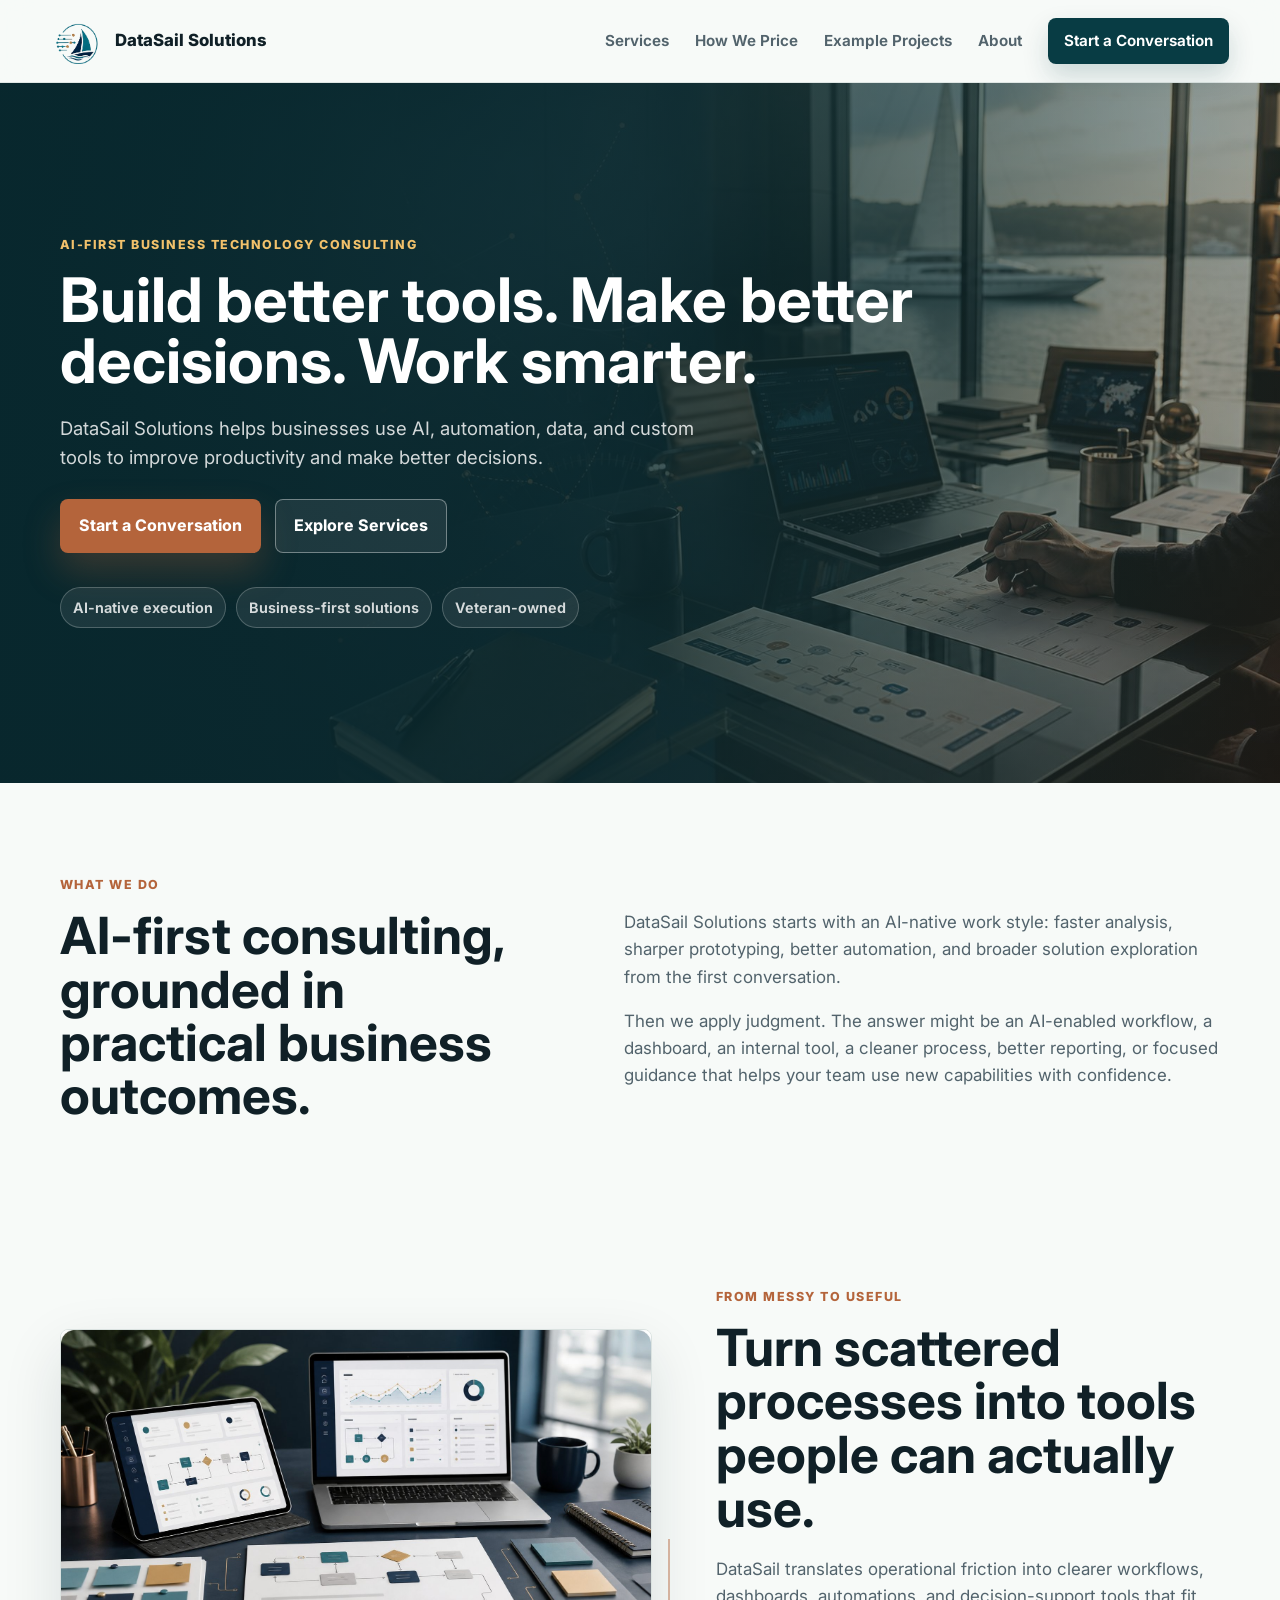
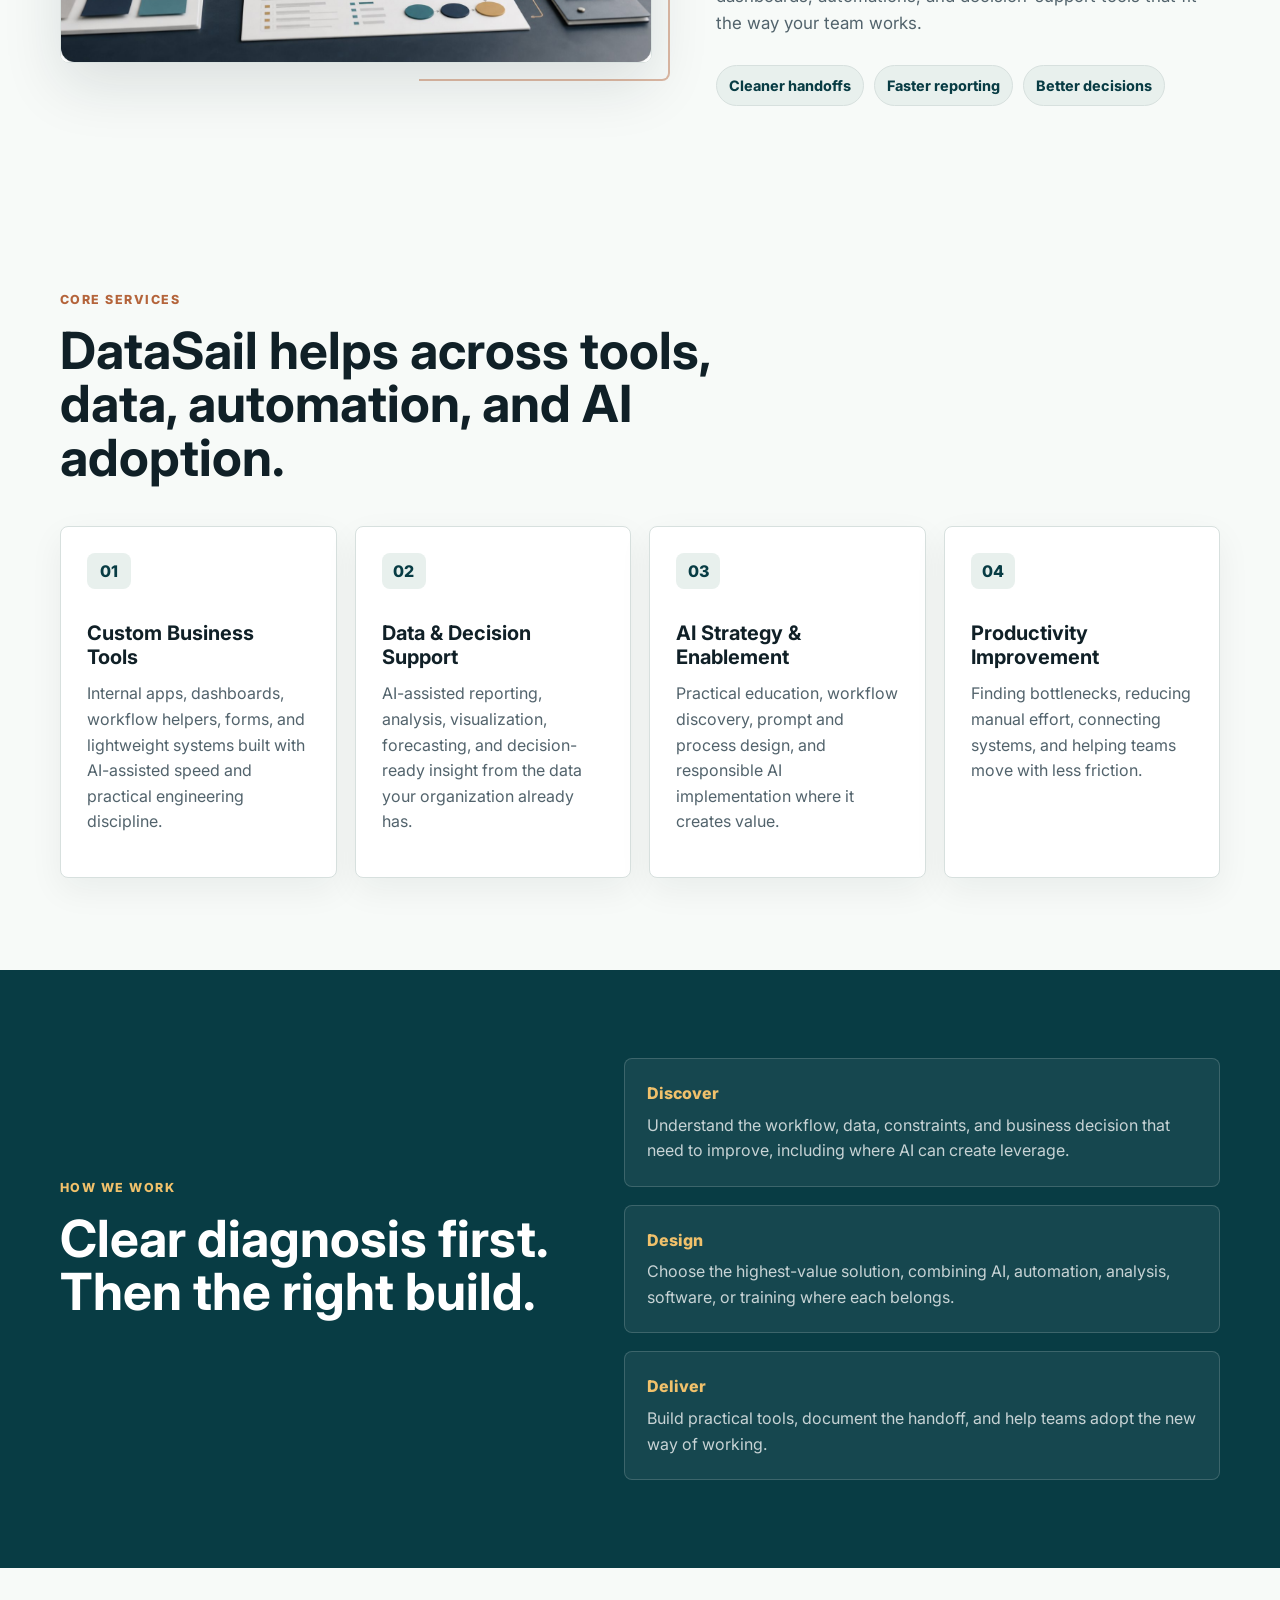
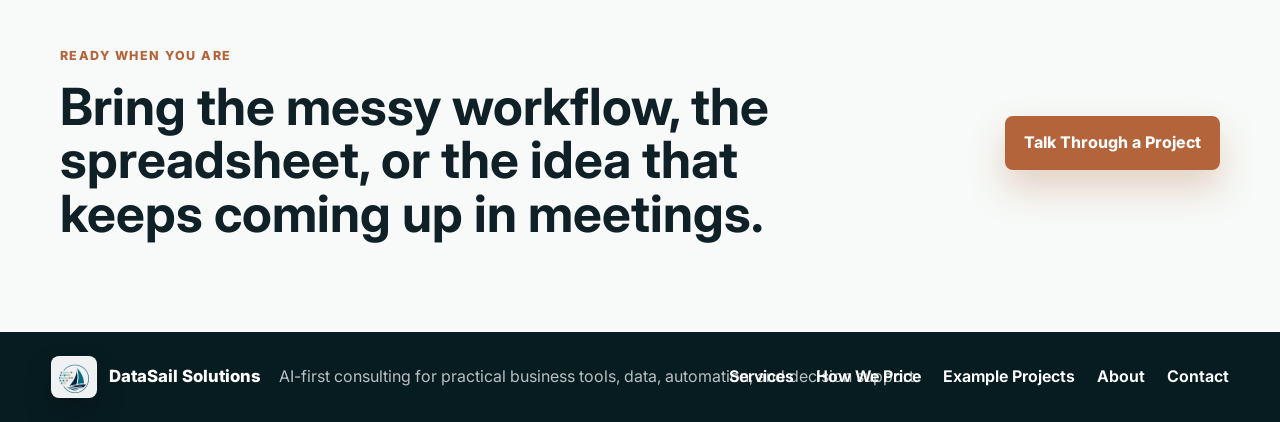
==== index.html @ f82e3807 "Refine homepage services heading" ====
<!DOCTYPE html>
<html lang="en">
<head>
  <meta charset="UTF-8">
  <meta name="viewport" content="width=device-width, initial-scale=1.0">
  <meta name="description" content="Datasail Solutions is an AI-first consulting company helping businesses improve productivity and decision-making through custom tools, data analysis, automation, and practical AI adoption.">
  <title>Datasail Solutions | AI-First Business Technology Consulting</title>
  <link rel="preconnect" href="https://fonts.googleapis.com">
  <link rel="preconnect" href="https://fonts.gstatic.com" crossorigin>
  <link href="https://fonts.googleapis.com/css2?family=Inter:wght@400;500;600;700;800&display=swap" rel="stylesheet">
  <link rel="icon" type="image/png" sizes="32x32" href="assets/favicon-32.png">
  <link rel="apple-touch-icon" href="assets/apple-touch-icon.png">
  <link rel="stylesheet" href="css/styles.css?v=20260608-ai-first">
</head>
<body>
  <header class="site-header">
    <a class="brand" href="index.html" aria-label="Datasail Solutions home">
      <img class="brand-mark-img" src="assets/datasail-mark-option-5.png" alt="">
      <span class="brand-name">DataSail Solutions</span>
    </a>
    <button class="nav-toggle" type="button" aria-expanded="false" aria-controls="site-nav">
      <span class="sr-only">Open navigation</span>
      <span></span>
      <span></span>
      <span></span>
    </button>
    <nav class="site-nav" id="site-nav">
      <a href="services.html">Services</a>
      <a href="pricing.html">How We Price</a>
      <a href="projects.html">Example Projects</a>
      <a href="about.html">About</a>
      <a class="nav-cta" href="contact.html">Start a Conversation</a>
    </nav>
  </header>

  <main>
    <section class="hero">
      <div class="hero-bg" aria-hidden="true"></div>
      <div class="hero-content">
        <p class="eyebrow">AI-first business technology consulting</p>
        <h1>Build better tools. Make better decisions. Work smarter.</h1>
        <p class="hero-lede">DataSail Solutions helps businesses use AI, automation, data, and custom tools to improve productivity and make better decisions.</p>
        <div class="hero-actions">
          <a class="button primary" href="contact.html">Start a Conversation</a>
          <a class="button secondary" href="services.html">Explore Services</a>
        </div>
        <div class="trust-strip" aria-label="Company highlights">
          <span>AI-native execution</span>
          <span>Business-first solutions</span>
          <span>Veteran-owned</span>
        </div>
      </div>
    </section>

    <section class="section intro">
      <div class="section-kicker">What we do</div>
      <div class="split">
        <div>
          <h2>AI-first consulting, grounded in practical business outcomes.</h2>
        </div>
        <div class="prose">
          <p>DataSail Solutions starts with an AI-native work style: faster analysis, sharper prototyping, better automation, and broader solution exploration from the first conversation.</p>
          <p>Then we apply judgment. The answer might be an AI-enabled workflow, a dashboard, an internal tool, a cleaner process, better reporting, or focused guidance that helps your team use new capabilities with confidence.</p>
        </div>
      </div>
    </section>

    <section class="section visual-feature">
      <figure class="feature-image">
        <img src="assets/workflow-tools.jpg" alt="Dashboards and workflow diagrams on a consulting workspace">
      </figure>
      <div class="feature-copy">
        <p class="section-kicker">From messy to useful</p>
        <h2>Turn scattered processes into tools people can actually use.</h2>
        <p>DataSail translates operational friction into clearer workflows, dashboards, automations, and decision-support tools that fit the way your team works.</p>
        <div class="mini-metrics" aria-label="Example outcomes">
          <span>Cleaner handoffs</span>
          <span>Faster reporting</span>
          <span>Better decisions</span>
        </div>
      </div>
    </section>

    <section class="section services-preview">
      <div class="section-heading">
        <p class="section-kicker">Core services</p>
        <h2>DataSail helps across tools, data, automation, and AI adoption.</h2>
      </div>
      <div class="card-grid">
        <article class="service-card">
          <div class="card-icon">01</div>
          <h3>Custom Business Tools</h3>
          <p>Internal apps, dashboards, workflow helpers, forms, and lightweight systems built with AI-assisted speed and practical engineering discipline.</p>
        </article>
        <article class="service-card">
          <div class="card-icon">02</div>
          <h3>Data & Decision Support</h3>
          <p>AI-assisted reporting, analysis, visualization, forecasting, and decision-ready insight from the data your organization already has.</p>
        </article>
        <article class="service-card">
          <div class="card-icon">03</div>
          <h3>AI Strategy & Enablement</h3>
          <p>Practical education, workflow discovery, prompt and process design, and responsible AI implementation where it creates value.</p>
        </article>
        <article class="service-card">
          <div class="card-icon">04</div>
          <h3>Productivity Improvement</h3>
          <p>Finding bottlenecks, reducing manual effort, connecting systems, and helping teams move with less friction.</p>
        </article>
      </div>
    </section>

    <section class="section dark-band">
      <div class="split align-center">
        <div>
          <p class="section-kicker">How we work</p>
          <h2>Clear diagnosis first. Then the right build.</h2>
        </div>
        <div class="process-list">
          <div>
            <span>Discover</span>
            <p>Understand the workflow, data, constraints, and business decision that need to improve, including where AI can create leverage.</p>
          </div>
          <div>
            <span>Design</span>
            <p>Choose the highest-value solution, combining AI, automation, analysis, software, or training where each belongs.</p>
          </div>
          <div>
            <span>Deliver</span>
            <p>Build practical tools, document the handoff, and help teams adopt the new way of working.</p>
          </div>
        </div>
      </div>
    </section>

    <section class="section cta-band">
      <div>
        <p class="section-kicker">Ready when you are</p>
        <h2>Bring the messy workflow, the spreadsheet, or the idea that keeps coming up in meetings.</h2>
      </div>
      <a class="button primary" href="contact.html">Talk Through a Project</a>
    </section>
  </main>

  <footer class="site-footer">
    <div>
      <a class="brand footer-brand" href="index.html">
        <span class="footer-mark-chip"><img class="brand-mark-img" src="assets/datasail-mark-option-5.png" alt=""></span>
        <span class="brand-name">DataSail Solutions</span>
      </a>
      <p>AI-first consulting for practical business tools, data, automation, and decision support.</p>
    </div>
    <div class="footer-links">
      <a href="services.html">Services</a>
      <a href="pricing.html">How We Price</a>
      <a href="projects.html">Example Projects</a>
      <a href="about.html">About</a>
      <a href="contact.html">Contact</a>
    </div>
  </footer>

  <script src="js/main.js"></script>
</body>
</html>
---- css/styles.css ----
:root {
  --ink: #102027;
  --muted: #52636c;
  --line: #d7e0de;
  --paper: #f7faf8;
  --white: #ffffff;
  --teal: #0c6b6f;
  --teal-dark: #083c44;
  --copper: #b4643b;
  --gold: #d5a44b;
  --mist: #e8f0ed;
  --shadow: 0 22px 60px rgba(16, 32, 39, 0.12);
  --max: 1160px;
}

* {
  box-sizing: border-box;
}

html {
  scroll-behavior: smooth;
}

body {
  margin: 0;
  font-family: "Inter", Arial, sans-serif;
  color: var(--ink);
  background: var(--paper);
  line-height: 1.6;
}

a {
  color: inherit;
  text-decoration: none;
}

img {
  max-width: 100%;
  display: block;
}

@keyframes fade-up {
  from {
    opacity: 0;
    transform: translateY(18px);
  }

  to {
    opacity: 1;
    transform: translateY(0);
  }
}

@keyframes soft-pulse {
  0%,
  100% {
    box-shadow: 0 0 0 0 rgba(241, 193, 107, 0);
  }

  50% {
    box-shadow: 0 0 0 8px rgba(241, 193, 107, 0.12);
  }
}

@keyframes model-step {
  0%,
  14% {
    background: rgba(7, 28, 33, 0.52);
    border-color: rgba(255, 255, 255, 0.14);
    transform: translateX(0);
  }

  20%,
  34% {
    background: rgba(241, 193, 107, 0.24);
    border-color: rgba(241, 193, 107, 0.62);
    transform: translateX(6px);
  }

  42%,
  100% {
    background: rgba(7, 28, 33, 0.52);
    border-color: rgba(255, 255, 255, 0.14);
    transform: translateX(0);
  }
}

@keyframes value-sweep {
  0% {
    transform: translateX(-110%);
    opacity: 0;
  }

  18%,
  78% {
    opacity: 1;
  }

  100% {
    transform: translateX(110%);
    opacity: 0;
  }
}

@keyframes connector-flow {
  0% {
    background-position: 0 0;
  }

  100% {
    background-position: 42px 0;
  }
}

@keyframes loop-card-glow {
  0%,
  100% {
    border-color: rgba(255, 255, 255, 0.14);
    background: rgba(255, 255, 255, 0.08);
  }

  50% {
    border-color: rgba(241, 193, 107, 0.58);
    background: rgba(241, 193, 107, 0.12);
  }
}

.hero-animate {
  animation: fade-up 0.7s ease both;
}

.hero-animate:nth-child(2) {
  animation-delay: 0.12s;
}

.reveal {
  opacity: 0;
  transform: translateY(18px);
  transition:
    opacity 0.55s ease,
    transform 0.55s ease;
}

.reveal.is-visible {
  opacity: 1;
  transform: translateY(0);
}

.service-card,
.values-grid article,
.contact-panel,
.contact-notes,
.pricing-value-strip article,
.map-node,
.pricing-statement,
.pricing-callout,
.pricing-detail-grid article {
  transition:
    transform 0.2s ease,
    box-shadow 0.2s ease,
    border-color 0.2s ease;
}

.service-card:hover,
.values-grid article:hover,
.contact-panel:hover,
.contact-notes:hover,
.pricing-value-strip article:hover,
.map-node:hover,
.pricing-statement:hover,
.pricing-callout:hover,
.pricing-detail-grid article:hover {
  transform: translateY(-3px);
  border-color: rgba(12, 107, 111, 0.28);
  box-shadow: 0 18px 44px rgba(16, 32, 39, 0.1);
}

.sr-only {
  position: absolute;
  width: 1px;
  height: 1px;
  padding: 0;
  margin: -1px;
  overflow: hidden;
  clip: rect(0, 0, 0, 0);
  white-space: nowrap;
  border: 0;
}

.site-header {
  position: sticky;
  top: 0;
  z-index: 20;
  display: flex;
  align-items: center;
  justify-content: space-between;
  gap: 24px;
  padding: 18px clamp(20px, 4vw, 56px);
  background: rgba(247, 250, 248, 0.9);
  border-bottom: 1px solid rgba(215, 224, 222, 0.75);
  backdrop-filter: blur(16px);
}

.brand {
  display: inline-flex;
  align-items: center;
  gap: 12px;
  flex: 0 0 auto;
  min-width: 0;
}

.brand-mark-img {
  width: 52px;
  height: 46px;
  object-fit: contain;
  flex: 0 0 auto;
}

.brand-name {
  color: var(--ink);
  font-size: 1.05rem;
  font-weight: 800;
  letter-spacing: 0;
  line-height: 1.05;
  white-space: nowrap;
}

.site-nav {
  display: flex;
  align-items: center;
  gap: 26px;
  color: var(--muted);
  font-size: 0.95rem;
  font-weight: 650;
}

.site-nav a {
  transition: color 0.2s ease;
}

.site-nav a:hover,
.site-nav a[aria-current="page"] {
  color: var(--teal-dark);
}

.nav-cta {
  color: var(--white) !important;
  background: var(--teal-dark);
  padding: 11px 16px;
  border-radius: 8px;
  box-shadow: 0 12px 26px rgba(8, 60, 68, 0.18);
}

.nav-toggle {
  display: none;
  width: 44px;
  height: 44px;
  border: 1px solid var(--line);
  border-radius: 8px;
  background: var(--white);
  padding: 10px;
}

.nav-toggle span:not(.sr-only) {
  display: block;
  height: 2px;
  margin: 5px 0;
  background: var(--ink);
}

.hero {
  position: relative;
  min-height: min(700px, calc(100svh - 82px));
  display: grid;
  align-items: center;
  overflow: hidden;
  color: var(--white);
  background: #08272d;
}

.hero-bg {
  position: absolute;
  inset: 0;
  background:
    linear-gradient(90deg, rgba(8, 39, 45, 0.96), rgba(8, 39, 45, 0.78) 44%, rgba(8, 39, 45, 0.28)),
    linear-gradient(135deg, rgba(12, 107, 111, 0.38), rgba(180, 100, 59, 0.2)),
    url("../assets/consulting-hero.jpg");
  background-size: cover;
  background-position: center;
}

.hero-content {
  position: relative;
  width: min(var(--max), calc(100% - 40px));
  margin: 0 auto;
  padding: 82px 0 86px;
}

.eyebrow,
.section-kicker {
  margin: 0 0 14px;
  color: var(--copper);
  font-size: 0.78rem;
  font-weight: 800;
  letter-spacing: 0.12em;
  text-transform: uppercase;
}

.hero .eyebrow {
  color: #f1c16b;
}

h1,
h2,
h3,
p {
  margin-top: 0;
}

h1 {
  max-width: 1050px;
  margin-bottom: 22px;
  font-size: clamp(2.8rem, 4.8vw, 5rem);
  line-height: 1;
  letter-spacing: 0;
}

.hero-lede {
  max-width: 680px;
  color: rgba(255, 255, 255, 0.82);
  font-size: clamp(1.05rem, 1.45vw, 1.22rem);
}

.hero-actions {
  display: flex;
  flex-wrap: wrap;
  gap: 14px;
  margin-top: 26px;
}

.button {
  display: inline-flex;
  align-items: center;
  justify-content: center;
  min-height: 48px;
  padding: 13px 18px;
  border: 1px solid transparent;
  border-radius: 8px;
  font-weight: 750;
}

.button.primary {
  color: var(--white);
  background: var(--copper);
  box-shadow: 0 18px 36px rgba(180, 100, 59, 0.28);
}

.button.secondary {
  color: var(--white);
  border-color: rgba(255, 255, 255, 0.38);
  background: rgba(255, 255, 255, 0.08);
}

.trust-strip {
  display: flex;
  flex-wrap: wrap;
  gap: 10px;
  margin-top: 34px;
}

.trust-strip span {
  color: rgba(255, 255, 255, 0.82);
  border: 1px solid rgba(255, 255, 255, 0.22);
  background: rgba(255, 255, 255, 0.08);
  border-radius: 999px;
  padding: 8px 12px;
  font-size: 0.9rem;
  font-weight: 650;
}

.section {
  width: min(var(--max), calc(100% - 40px));
  margin: 0 auto;
  padding: 92px 0;
}

.split {
  display: grid;
  grid-template-columns: minmax(0, 0.9fr) minmax(0, 1.1fr);
  gap: clamp(34px, 6vw, 82px);
}

.align-center {
  align-items: center;
}

.intro h2,
.section-heading h2,
.dark-band h2,
.cta-band h2,
.page-hero h1,
.detail-row h2,
.about-story h2 {
  font-size: clamp(2rem, 4vw, 4rem);
  line-height: 1.04;
  letter-spacing: 0;
}

.prose {
  color: var(--muted);
  font-size: 1.06rem;
}

.prose p:last-child {
  margin-bottom: 0;
}

.visual-feature {
  display: grid;
  grid-template-columns: minmax(0, 1.08fr) minmax(0, 0.92fr);
  align-items: center;
  gap: clamp(30px, 5vw, 72px);
  padding-top: 30px;
}

.feature-image,
.image-band {
  margin: 0 auto;
}

.feature-image img,
.image-band img {
  width: 100%;
  border: 1px solid rgba(215, 224, 222, 0.9);
  border-radius: 8px;
  box-shadow: var(--shadow);
}

.feature-image {
  position: relative;
}

.feature-image::after {
  content: "";
  position: absolute;
  right: -18px;
  bottom: -18px;
  width: 42%;
  height: 42%;
  border-right: 2px solid rgba(180, 100, 59, 0.45);
  border-bottom: 2px solid rgba(180, 100, 59, 0.45);
  border-radius: 0 0 8px 0;
  pointer-events: none;
}

.feature-copy h2 {
  margin-bottom: 20px;
  font-size: clamp(2rem, 4vw, 3.7rem);
  line-height: 1.05;
}

.feature-copy p:not(.section-kicker) {
  color: var(--muted);
  font-size: 1.06rem;
}

.mini-metrics {
  display: flex;
  flex-wrap: wrap;
  gap: 10px;
  margin-top: 28px;
}

.mini-metrics span {
  color: var(--teal-dark);
  background: var(--mist);
  border: 1px solid var(--line);
  border-radius: 999px;
  padding: 8px 12px;
  font-size: 0.9rem;
  font-weight: 750;
}

.section-heading {
  max-width: 760px;
  margin-bottom: 36px;
}

.card-grid {
  display: grid;
  grid-template-columns: repeat(4, minmax(0, 1fr));
  gap: 18px;
}

.service-card {
  min-height: 310px;
  padding: 26px;
  background: var(--white);
  border: 1px solid var(--line);
  border-radius: 8px;
  box-shadow: 0 12px 34px rgba(16, 32, 39, 0.06);
}

.card-icon {
  display: inline-grid;
  place-items: center;
  width: 44px;
  height: 36px;
  margin-bottom: 32px;
  color: var(--teal-dark);
  background: var(--mist);
  border-radius: 8px;
  font-weight: 800;
}

.service-card h3,
.values-grid h3 {
  margin-bottom: 12px;
  font-size: 1.25rem;
  line-height: 1.2;
}

.service-card p,
.values-grid p {
  color: var(--muted);
}

.dark-band {
  width: 100%;
  max-width: none;
  padding: 88px clamp(20px, 4vw, 56px);
  color: var(--white);
  background: var(--teal-dark);
}

.dark-band > .split {
  width: min(var(--max), 100%);
  margin: 0 auto;
}

.dark-band .section-kicker {
  color: #f1c16b;
}

.process-list {
  display: grid;
  gap: 18px;
}

.process-list div {
  padding: 22px;
  border: 1px solid rgba(255, 255, 255, 0.16);
  border-radius: 8px;
  background: rgba(255, 255, 255, 0.06);
}

.process-list span {
  display: block;
  margin-bottom: 6px;
  color: #f1c16b;
  font-weight: 800;
}

.process-list p {
  margin-bottom: 0;
  color: rgba(255, 255, 255, 0.76);
}

.cta-band {
  display: flex;
  align-items: center;
  justify-content: space-between;
  gap: 32px;
  padding-top: 78px;
}

.cta-band h2 {
  max-width: 820px;
  margin-bottom: 0;
}

.page-hero {
  width: min(var(--max), calc(100% - 40px));
  margin: 0 auto;
  padding: 110px 0 70px;
}

.page-hero h1 {
  max-width: 950px;
  margin-bottom: 22px;
}

.page-hero p:not(.eyebrow) {
  max-width: 770px;
  color: var(--muted);
  font-size: 1.2rem;
}

.services-hero {
  width: min(1320px, calc(100% - 40px));
  display: grid;
  grid-template-columns: minmax(0, 1fr) minmax(400px, 0.76fr);
  align-items: center;
  gap: clamp(34px, 5vw, 68px);
  padding-top: 78px;
  padding-bottom: 62px;
}

.services-hero h1 {
  max-width: 760px;
  font-size: clamp(2.7rem, 3.6vw, 4.15rem);
  line-height: 1.03;
}

.services-hero p:not(.eyebrow) {
  max-width: 680px;
  font-size: clamp(1.05rem, 1.4vw, 1.18rem);
}

.services-hero figure {
  position: relative;
  margin: 0;
}

.services-hero figure::after {
  content: "";
  position: absolute;
  right: -16px;
  bottom: -16px;
  width: 44%;
  height: 44%;
  border-right: 2px solid rgba(180, 100, 59, 0.42);
  border-bottom: 2px solid rgba(180, 100, 59, 0.42);
  border-radius: 0 0 8px 0;
  pointer-events: none;
}

.services-hero img {
  width: 100%;
  aspect-ratio: 4 / 3;
  object-fit: cover;
  border: 1px solid rgba(215, 224, 222, 0.9);
  border-radius: 8px;
  box-shadow: var(--shadow);
}

.service-detail-list {
  padding-top: 54px;
}

.service-detail-list .detail-row h2 {
  max-width: 520px;
  font-size: clamp(1.9rem, 3vw, 3.2rem);
  line-height: 1.08;
}

.service-detail-list .detail-row {
  padding: 38px 0;
}

.pricing-hero {
  position: relative;
  width: 100%;
  min-height: min(520px, calc(100svh - 82px));
  display: grid;
  align-items: center;
  overflow: hidden;
  color: var(--white);
  background:
    linear-gradient(90deg, rgba(7, 28, 33, 0.96), rgba(8, 60, 68, 0.78) 48%, rgba(8, 60, 68, 0.38)),
    linear-gradient(135deg, rgba(180, 100, 59, 0.22), rgba(12, 107, 111, 0.18)),
    url("../assets/pricing-value.jpg");
  background-size: cover;
  background-position: center;
}

.pricing-hero-inner {
  width: min(1180px, calc(100% - 64px));
  margin: 0 auto;
  display: grid;
  grid-template-columns: minmax(0, 0.95fr) minmax(310px, 0.55fr);
  align-items: center;
  gap: clamp(34px, 6vw, 78px);
  padding: 56px 0 60px;
}

.pricing-hero h1 {
  max-width: 900px;
  color: var(--white);
  font-size: clamp(2.85rem, 4vw, 4.2rem);
  line-height: 1;
}

.pricing-hero-copy > p:not(.eyebrow) {
  max-width: 700px;
  color: rgba(255, 255, 255, 0.82);
  font-size: clamp(1.05rem, 1.45vw, 1.22rem);
}

.pricing-hero .eyebrow {
  color: #f1c16b;
}

.pricing-hero-points {
  display: flex;
  flex-wrap: wrap;
  gap: 10px;
  margin-top: 24px;
}

.pricing-hero-points span {
  color: rgba(255, 255, 255, 0.9);
  background: rgba(255, 255, 255, 0.1);
  border: 1px solid rgba(255, 255, 255, 0.2);
  border-radius: 999px;
  padding: 8px 12px;
  font-size: 0.9rem;
  font-weight: 750;
}

.pricing-hero-panel {
  position: relative;
  padding: 24px;
  background: rgba(255, 255, 255, 0.1);
  border: 1px solid rgba(255, 255, 255, 0.22);
  border-radius: 8px;
  box-shadow: 0 28px 70px rgba(0, 0, 0, 0.24);
  backdrop-filter: blur(18px);
  overflow: hidden;
}

.pricing-hero-panel::after {
  content: "";
  position: absolute;
  left: 0;
  right: 0;
  bottom: 0;
  height: 3px;
  background: linear-gradient(90deg, transparent, #f1c16b, transparent);
  animation: value-sweep 3.6s ease-in-out infinite;
}

.pricing-hero-panel > span {
  display: inline-flex;
  margin-bottom: 28px;
  color: var(--teal-dark);
  background: #f1c16b;
  border-radius: 999px;
  padding: 8px 12px;
  font-size: 0.78rem;
  font-weight: 800;
  letter-spacing: 0.08em;
  text-transform: uppercase;
  animation: soft-pulse 2.8s ease-in-out infinite;
}

.hero-equation {
  display: grid;
  gap: 10px;
}

.hero-equation strong {
  display: block;
  padding: 14px 16px;
  color: var(--white);
  background: rgba(7, 28, 33, 0.52);
  border: 1px solid rgba(255, 255, 255, 0.14);
  border-radius: 8px;
  font-size: 1.18rem;
  animation: model-step 4.8s ease-in-out infinite;
  animation-delay: calc(var(--step) * 0.55s);
}

.hero-equation b {
  color: #f1c16b;
  font-size: 1.2rem;
  line-height: 1;
  animation: soft-pulse 2.4s ease-in-out infinite;
}

.pricing-hero-panel p {
  margin: 24px 0 0;
  color: rgba(255, 255, 255, 0.78);
  font-weight: 650;
}

.pricing-principles {
  display: grid;
  grid-template-columns: minmax(0, 1.25fr) minmax(280px, 0.75fr);
  align-items: stretch;
  gap: 24px;
  padding-top: 26px;
}

.pricing-page .section {
  width: min(1120px, calc(100% - 64px));
  padding-top: 44px;
  padding-bottom: 44px;
}

.pricing-page .pricing-principles {
  padding-top: 42px;
}

.pricing-page .cta-band {
  padding-top: 42px;
  padding-bottom: 42px;
}

.pricing-page .cta-band h2 {
  max-width: 900px;
  font-size: clamp(1.85rem, 2.6vw, 2.9rem);
}

.pricing-statement,
.pricing-callout,
.pricing-detail-grid article {
  background: var(--white);
  border: 1px solid var(--line);
  border-radius: 8px;
  box-shadow: 0 14px 38px rgba(16, 32, 39, 0.06);
}

.pricing-statement {
  padding: clamp(30px, 5vw, 54px);
}

.pricing-statement h2,
.pricing-detail-grid h2 {
  margin-bottom: 18px;
  font-size: clamp(1.9rem, 3.5vw, 3.4rem);
  line-height: 1.05;
}

.pricing-statement p:not(.section-kicker),
.pricing-detail-grid p,
.pricing-detail-grid li {
  color: var(--muted);
}

.pricing-equation {
  display: flex;
  flex-wrap: wrap;
  align-items: center;
  gap: 10px;
  margin-top: 30px;
}

.pricing-equation span {
  color: var(--teal-dark);
  background: var(--mist);
  border: 1px solid var(--line);
  border-radius: 999px;
  padding: 8px 12px;
  font-size: 0.88rem;
  font-weight: 750;
}

.pricing-equation strong {
  color: var(--copper);
  font-size: 1rem;
  line-height: 1;
}

.pricing-callout {
  display: flex;
  flex-direction: column;
  justify-content: flex-end;
  padding: 28px;
  color: var(--white);
  background:
    linear-gradient(135deg, rgba(8, 60, 68, 0.94), rgba(13, 85, 91, 0.9)),
    url("../assets/ai-workshop.jpg");
  background-size: cover;
  background-position: center;
  overflow: hidden;
}

.pricing-callout span {
  display: inline-flex;
  align-self: flex-start;
  margin-bottom: 16px;
  color: var(--teal-dark);
  background: #f1c16b;
  border-radius: 999px;
  padding: 8px 12px;
  font-size: 0.8rem;
  font-weight: 800;
  text-transform: uppercase;
}

.pricing-callout p {
  margin-bottom: 0;
  color: rgba(255, 255, 255, 0.82);
  font-weight: 550;
}

.pricing-showcase {
  display: grid;
  grid-template-columns: minmax(0, 0.95fr) minmax(0, 1.05fr);
  align-items: center;
  gap: clamp(30px, 5vw, 70px);
  padding-top: 18px;
}

.pricing-showcase figure {
  margin: 0;
}

.pricing-showcase img {
  width: 100%;
  aspect-ratio: 16 / 11;
  object-fit: cover;
  border: 1px solid rgba(215, 224, 222, 0.9);
  border-radius: 8px;
  box-shadow: var(--shadow);
}

.pricing-showcase h2 {
  margin-bottom: 20px;
  font-size: clamp(2rem, 4vw, 3.8rem);
  line-height: 1.05;
}

.pricing-showcase p:not(.section-kicker) {
  color: var(--muted);
  font-size: 1.06rem;
}

.pricing-value-strip {
  display: grid;
  grid-template-columns: repeat(3, minmax(0, 1fr));
  gap: 18px;
  padding-top: 18px;
  padding-bottom: 34px;
}

.pricing-value-strip article {
  position: relative;
  min-height: 230px;
  padding: 28px;
  background: var(--white);
  border: 1px solid var(--line);
  border-radius: 8px;
  box-shadow: 0 12px 34px rgba(16, 32, 39, 0.06);
  overflow: hidden;
}

.pricing-value-strip article::after {
  content: "";
  position: absolute;
  right: -54px;
  bottom: -54px;
  width: 132px;
  height: 132px;
  border: 1px solid rgba(12, 107, 111, 0.22);
  border-radius: 50%;
}

.pricing-value-strip span {
  display: inline-grid;
  place-items: center;
  width: 44px;
  height: 36px;
  margin-bottom: 30px;
  color: var(--teal-dark);
  background: var(--mist);
  border-radius: 8px;
  font-weight: 800;
}

.pricing-value-strip h3 {
  margin-bottom: 10px;
  font-size: 1.22rem;
  line-height: 1.2;
}

.pricing-value-strip p {
  margin-bottom: 0;
  color: var(--muted);
}

.pricing-flow-section {
  padding-top: 50px;
}

.loop-focus {
  position: relative;
  display: grid;
  grid-template-columns: minmax(0, 1fr) auto minmax(0, 1fr) auto minmax(0, 1fr);
  align-items: center;
  gap: 14px;
  margin-bottom: 28px;
  padding: 24px;
  color: var(--white);
  background: linear-gradient(135deg, var(--teal-dark), #0d555b);
  border-radius: 8px;
  box-shadow: var(--shadow);
  overflow: hidden;
}

.loop-focus::before {
  content: "";
  position: absolute;
  left: 24px;
  right: 24px;
  top: 50%;
  height: 2px;
  background-image: linear-gradient(90deg, rgba(241, 193, 107, 0.16) 0 45%, rgba(241, 193, 107, 0.82) 45% 55%, rgba(241, 193, 107, 0.16) 55% 100%);
  background-size: 42px 2px;
  animation: connector-flow 1.8s linear infinite;
  opacity: 0.55;
}

.loop-focus article {
  position: relative;
  z-index: 1;
  min-height: 142px;
  padding: 20px;
  background: rgba(255, 255, 255, 0.08);
  border: 1px solid rgba(255, 255, 255, 0.14);
  border-radius: 8px;
  animation: loop-card-glow 4.2s ease-in-out infinite;
}

.loop-focus article:nth-of-type(2) {
  animation-delay: 0.6s;
}

.loop-focus article:nth-of-type(3) {
  animation-delay: 1.2s;
}

.loop-focus span {
  display: block;
  margin-bottom: 10px;
  color: #f1c16b;
  font-weight: 800;
}

.loop-focus p {
  margin-bottom: 0;
  color: rgba(255, 255, 255, 0.76);
  font-size: 0.95rem;
}

.loop-focus strong {
  color: #f1c16b;
  font-size: 1.5rem;
  animation: soft-pulse 3s ease-in-out infinite;
}

.loop-focus strong:nth-of-type(2) {
  animation-delay: 0.45s;
}

.pricing-map {
  position: relative;
  display: grid;
  grid-template-columns: repeat(3, minmax(0, 1fr));
  align-items: start;
  gap: 20px;
  padding: 28px;
  background:
    linear-gradient(135deg, rgba(232, 240, 237, 0.72), rgba(255, 255, 255, 0.76)),
    url("../assets/pricing-value.jpg");
  background-size: cover;
  background-position: center;
  border: 1px solid var(--line);
  border-radius: 8px;
  box-shadow: var(--shadow);
  overflow: hidden;
}

.pricing-map::before {
  content: "";
  position: absolute;
  inset: 0;
  background: rgba(247, 250, 248, 0.84);
}

.map-spine {
  position: absolute;
  left: 7%;
  right: 7%;
  top: 156px;
  height: 2px;
  background: linear-gradient(90deg, transparent, rgba(180, 100, 59, 0.6), transparent);
}

.map-node {
  position: relative;
  z-index: 1;
  min-height: 220px;
  padding: 24px;
  background: var(--white);
  border: 1px solid var(--line);
  border-radius: 8px;
  box-shadow: 0 12px 34px rgba(16, 32, 39, 0.06);
}

.map-node-primary {
  background: var(--teal-dark);
  border-color: rgba(255, 255, 255, 0.12);
}

.map-node span {
  display: inline-grid;
  place-items: center;
  width: 44px;
  height: 36px;
  margin-bottom: 28px;
  color: var(--teal-dark);
  background: var(--mist);
  border-radius: 8px;
  font-weight: 800;
}

.map-node-primary span,
.support-card span {
  color: var(--teal-dark);
  background: #f1c16b;
}

.map-node h3 {
  margin-bottom: 10px;
  font-size: 1.2rem;
  line-height: 1.2;
}

.map-node p {
  margin-bottom: 0;
  color: var(--muted);
  font-size: 0.96rem;
}

.map-node-primary h3,
.support-card h3 {
  color: var(--white);
}

.map-node-primary p,
.support-card p {
  color: rgba(255, 255, 255, 0.76);
}

.map-loop {
  position: relative;
  z-index: 1;
  grid-column: span 2;
  display: grid;
  grid-template-columns: repeat(2, minmax(0, 1fr));
  gap: 20px;
  padding: 20px;
  border: 1px solid rgba(180, 100, 59, 0.38);
  border-radius: 8px;
  background: rgba(255, 251, 247, 0.86);
}

.loop-start,
.loop-end {
  border-color: rgba(180, 100, 59, 0.38);
  background: linear-gradient(180deg, #fff, #fbf7f3);
}

.loop-start::before,
.loop-end::before {
  content: "Iterate";
  position: absolute;
  right: 18px;
  top: 18px;
  color: var(--copper);
  font-size: 0.72rem;
  font-weight: 800;
  letter-spacing: 0.1em;
  text-transform: uppercase;
}

.map-loop .loop-start::before,
.map-loop .loop-end::before {
  display: none;
}

.loop-badge {
  position: absolute;
  left: 50%;
  top: 18px;
  z-index: 2;
  transform: translateX(-50%);
  color: var(--white);
  background: var(--copper);
  border-radius: 999px;
  padding: 7px 11px;
  font-size: 0.72rem;
  font-weight: 800;
  letter-spacing: 0.06em;
  text-align: center;
  text-transform: uppercase;
  white-space: nowrap;
}

.support-card {
  grid-column: span 3;
  min-height: auto;
  color: var(--white);
  background: var(--teal-dark);
  border-color: rgba(255, 255, 255, 0.12);
}

.support-card p {
  max-width: 800px;
}

.flow-note {
  max-width: 820px;
  margin: 24px 0 0;
  color: var(--muted);
  font-size: 1.02rem;
}

.pricing-detail-grid {
  display: grid;
  grid-template-columns: repeat(2, minmax(0, 1fr));
  gap: 24px;
  padding-top: 34px;
}

.pricing-detail-grid article {
  padding: clamp(28px, 5vw, 48px);
}

.pricing-detail-grid ul {
  margin: 22px 0 0;
  padding-left: 20px;
}

.pricing-detail-grid li {
  margin-bottom: 10px;
}

.pricing-band {
  margin-top: 24px;
}

.pricing-brief {
  display: grid;
  grid-template-columns: minmax(0, 1.12fr) minmax(320px, 0.88fr);
  gap: 18px;
  padding-top: 34px;
  padding-bottom: 26px;
}

.pricing-promise,
.pricing-economics,
.pricing-process-grid article,
.pricing-factor-list article {
  background: var(--white);
  border: 1px solid var(--line);
  border-radius: 8px;
  box-shadow: 0 14px 38px rgba(16, 32, 39, 0.06);
}

.pricing-promise {
  padding: clamp(28px, 3.5vw, 40px);
}

.pricing-promise h2,
.pricing-factors-panel h2 {
  margin-bottom: 18px;
  font-size: clamp(1.9rem, 2.9vw, 2.85rem);
  line-height: 1.05;
}

.pricing-promise p:not(.section-kicker),
.pricing-factors-panel p,
.pricing-process-grid p,
.pricing-factor-list p {
  color: var(--muted);
}

.pricing-economics {
  display: flex;
  flex-direction: column;
  justify-content: space-between;
  min-height: 320px;
  padding: 24px;
  color: var(--white);
  background:
    linear-gradient(145deg, rgba(7, 28, 33, 0.96), rgba(8, 60, 68, 0.9)),
    url("../assets/pricing-value.jpg");
  background-size: cover;
  background-position: center;
  overflow: hidden;
}

.pricing-economics > span {
  align-self: flex-start;
  color: var(--teal-dark);
  background: #f1c16b;
  border-radius: 999px;
  padding: 8px 12px;
  font-size: 0.76rem;
  font-weight: 850;
  letter-spacing: 0.08em;
  text-transform: uppercase;
}

.pricing-economics strong {
  display: block;
  margin-top: auto;
  color: var(--white);
  font-size: clamp(1.95rem, 3.2vw, 2.9rem);
  line-height: 1;
}

.pricing-economics p {
  margin: 16px 0 22px;
  color: rgba(255, 255, 255, 0.78);
}

.pricing-economics dl {
  display: grid;
  gap: 8px;
  margin: 0;
}

.pricing-economics div {
  display: flex;
  justify-content: space-between;
  gap: 14px;
  padding: 10px 12px;
  background: rgba(255, 255, 255, 0.1);
  border: 1px solid rgba(255, 255, 255, 0.14);
  border-radius: 8px;
}

.pricing-economics dt,
.pricing-economics dd {
  margin: 0;
}

.pricing-economics dt {
  color: #f1c16b;
  font-weight: 850;
}

.pricing-economics dd {
  color: rgba(255, 255, 255, 0.82);
}

.pricing-process-compact {
  padding-top: 22px;
  padding-bottom: 26px;
}

.pricing-process-compact .section-heading {
  display: block;
  max-width: 980px;
  margin-bottom: 24px;
}

.pricing-process-compact .section-heading h2 {
  max-width: 940px;
  font-size: clamp(1.95rem, 2.7vw, 3rem);
}

.pricing-process-compact .section-heading .prose {
  max-width: 760px;
  margin: 16px 0 0;
}

.pricing-process-grid {
  display: grid;
  grid-template-columns: repeat(4, minmax(0, 1fr));
  gap: 14px;
}

.pricing-process-grid article {
  position: relative;
  min-height: 160px;
  padding: 20px;
  overflow: hidden;
}

.pricing-process-grid article::after {
  content: "";
  position: absolute;
  right: -44px;
  bottom: -44px;
  width: 116px;
  height: 116px;
  border: 1px solid rgba(12, 107, 111, 0.18);
  border-radius: 50%;
}

.pricing-process-grid span {
  display: inline-grid;
  place-items: center;
  width: 42px;
  height: 34px;
  margin-bottom: 24px;
  color: var(--teal-dark);
  background: var(--mist);
  border-radius: 8px;
  font-weight: 850;
}

.pricing-process-grid h3 {
  margin-bottom: 10px;
  font-size: 1.18rem;
  line-height: 1.18;
}

.pricing-factors-panel {
  display: grid;
  grid-template-columns: minmax(0, 0.88fr) minmax(0, 1.12fr);
  gap: 18px;
  align-items: stretch;
  padding-top: 28px;
  padding-bottom: 34px;
}

.pricing-factors-panel > div:first-child {
  padding: clamp(30px, 4.5vw, 46px);
  color: var(--white);
  background:
    linear-gradient(145deg, rgba(7, 28, 33, 0.96), rgba(8, 60, 68, 0.88)),
    url("../assets/ai-workshop.jpg");
  background-size: cover;
  background-position: center;
  border-radius: 8px;
  box-shadow: var(--shadow);
}

.pricing-factors-panel > div:first-child .section-kicker {
  color: #f1c16b;
}

.pricing-factors-panel > div:first-child h2 {
  color: var(--white);
}

.pricing-factors-panel > div:first-child p {
  color: rgba(255, 255, 255, 0.78);
}

.pricing-factor-list {
  display: grid;
  grid-template-columns: repeat(2, minmax(0, 1fr));
  gap: 14px;
}

.pricing-factor-list article {
  min-height: 138px;
  padding: 20px;
}

.pricing-factor-list span {
  display: block;
  margin-bottom: 16px;
  color: var(--copper);
  font-size: 0.78rem;
  font-weight: 850;
  letter-spacing: 0.08em;
  text-transform: uppercase;
}

.projects-hero {
  width: min(1320px, calc(100% - 40px));
  display: grid;
  grid-template-columns: minmax(0, 1fr) minmax(360px, 0.6fr);
  align-items: center;
  gap: clamp(34px, 5vw, 68px);
  padding-top: 78px;
  padding-bottom: 54px;
}

.projects-hero h1 {
  max-width: 880px;
  font-size: clamp(2.7rem, 3.7vw, 4.25rem);
  line-height: 1.03;
}

.projects-hero p:not(.eyebrow) {
  max-width: 700px;
  font-size: clamp(1.05rem, 1.4vw, 1.18rem);
}

.projects-hero-board {
  position: relative;
  padding: 24px;
  color: var(--white);
  background:
    linear-gradient(145deg, rgba(7, 28, 33, 0.96), rgba(8, 60, 68, 0.9)),
    url("../assets/workflow-tools.jpg");
  background-size: cover;
  background-position: center;
  border: 1px solid rgba(241, 193, 107, 0.24);
  border-radius: 8px;
  box-shadow: var(--shadow);
  overflow: hidden;
}

.projects-hero-board::after {
  content: "";
  position: absolute;
  right: -50px;
  bottom: -50px;
  width: 140px;
  height: 140px;
  border: 1px solid rgba(241, 193, 107, 0.28);
  border-radius: 50%;
}

.hero-board-header {
  position: relative;
  z-index: 1;
  display: flex;
  align-items: center;
  justify-content: space-between;
  gap: 14px;
  margin-bottom: 18px;
}

.hero-board-kicker {
  display: inline-flex;
  color: var(--teal-dark);
  background: #f1c16b;
  border-radius: 999px;
  padding: 8px 12px;
  font-size: 0.76rem;
  font-weight: 850;
  letter-spacing: 0.08em;
  text-transform: uppercase;
}

.hero-board-header strong {
  color: #f1c16b;
  font-size: 1.05rem;
}

.projects-hero-board h2 {
  position: relative;
  z-index: 1;
  max-width: 420px;
  margin-bottom: 18px;
  color: var(--white);
  font-size: clamp(1.6rem, 2.4vw, 2.35rem);
  line-height: 1.05;
}

.hero-board-chart {
  position: relative;
  z-index: 1;
  min-height: 150px;
  margin-bottom: 16px;
  padding: 18px;
  background: rgba(255, 255, 255, 0.1);
  border: 1px solid rgba(255, 255, 255, 0.18);
  border-radius: 8px;
  overflow: hidden;
}

.hero-board-chart::after {
  content: "";
  position: absolute;
  inset: auto 18px 20px;
  height: 1px;
  background: rgba(255, 255, 255, 0.32);
}

.hero-board-line {
  position: absolute;
  inset: 20px;
  border-left: 1px solid rgba(255, 255, 255, 0.24);
  border-bottom: 1px solid rgba(255, 255, 255, 0.24);
}

.hero-board-line::after {
  content: "";
  position: absolute;
  left: 9%;
  right: 8%;
  top: 47%;
  height: 2px;
  background: linear-gradient(90deg, #f1c16b, #70d3cf);
  transform: rotate(-9deg);
  transform-origin: left center;
}

.hero-board-bars {
  position: absolute;
  left: 28px;
  right: 128px;
  bottom: 25px;
  display: flex;
  align-items: flex-end;
  gap: 10px;
  height: 74px;
}

.hero-board-bars span {
  display: block;
  width: 24px;
  height: var(--bar);
  background: rgba(241, 193, 107, 0.88);
  border-radius: 6px 6px 0 0;
}

.hero-board-chart em {
  position: absolute;
  right: 24px;
  bottom: 27px;
  color: #f1c16b;
  font-size: 2rem;
  font-style: normal;
  font-weight: 850;
  line-height: 1;
}

.hero-board-metrics {
  position: relative;
  z-index: 1;
  display: grid;
  grid-template-columns: repeat(2, minmax(0, 1fr));
  gap: 10px;
  margin: 0;
}

.hero-board-metrics div {
  padding: 12px;
  background: rgba(255, 255, 255, 0.1);
  border: 1px solid rgba(255, 255, 255, 0.14);
  border-radius: 8px;
}

.hero-board-metrics dt {
  margin-bottom: 6px;
  color: #f1c16b;
  font-size: 0.66rem;
  font-weight: 850;
  letter-spacing: 0.06em;
  text-transform: uppercase;
}

.hero-board-metrics dd {
  margin: 0;
  color: rgba(255, 255, 255, 0.82);
  font-size: 0.88rem;
  line-height: 1.25;
}

.contact-hero {
  width: min(1320px, calc(100% - 40px));
  display: grid;
  grid-template-columns: minmax(0, 1fr) minmax(360px, 0.62fr);
  align-items: center;
  gap: clamp(34px, 5vw, 68px);
  padding-top: 78px;
  padding-bottom: 54px;
}

.contact-hero h1 {
  max-width: 820px;
  font-size: clamp(2.7rem, 3.7vw, 4.25rem);
  line-height: 1.03;
}

.contact-hero p:not(.eyebrow) {
  max-width: 700px;
  font-size: clamp(1.05rem, 1.4vw, 1.18rem);
}

.contact-hero-card {
  position: relative;
  padding: 28px;
  color: var(--white);
  background:
    linear-gradient(145deg, rgba(7, 28, 33, 0.96), rgba(8, 60, 68, 0.91)),
    url("../assets/pricing-value.jpg");
  background-size: cover;
  background-position: center;
  border: 1px solid rgba(241, 193, 107, 0.24);
  border-radius: 8px;
  box-shadow: var(--shadow);
  overflow: hidden;
}

.contact-hero-card::after {
  content: "";
  position: absolute;
  right: -48px;
  bottom: -48px;
  width: 136px;
  height: 136px;
  border: 1px solid rgba(241, 193, 107, 0.3);
  border-radius: 50%;
}

.contact-hero-card > span {
  display: inline-flex;
  margin-bottom: 22px;
  color: var(--teal-dark);
  background: #f1c16b;
  border-radius: 999px;
  padding: 8px 12px;
  font-size: 0.76rem;
  font-weight: 850;
  letter-spacing: 0.08em;
  text-transform: uppercase;
}

.contact-hero-card h2 {
  position: relative;
  z-index: 1;
  margin-bottom: 18px;
  color: var(--white);
  font-size: clamp(1.75rem, 2.6vw, 2.55rem);
  line-height: 1.05;
}

.contact-hero-card a {
  position: relative;
  z-index: 1;
  display: inline-flex;
  margin-bottom: 22px;
  color: #f1c16b;
  font-size: 1.08rem;
  font-weight: 850;
  overflow-wrap: anywhere;
}

.contact-hero-card dl {
  position: relative;
  z-index: 1;
  display: grid;
  gap: 10px;
  margin: 0;
}

.contact-hero-card dl div {
  padding: 12px;
  background: rgba(255, 255, 255, 0.1);
  border: 1px solid rgba(255, 255, 255, 0.14);
  border-left: 3px solid #f1c16b;
  border-radius: 8px;
}

.contact-hero-card dt {
  margin-bottom: 5px;
  color: #f1c16b;
  font-size: 0.68rem;
  font-weight: 850;
  letter-spacing: 0.06em;
  text-transform: uppercase;
}

.contact-hero-card dd {
  margin: 0;
  color: rgba(255, 255, 255, 0.82);
  font-size: 0.92rem;
  line-height: 1.35;
}

.about-hero {
  width: min(1320px, calc(100% - 40px));
  display: grid;
  grid-template-columns: minmax(0, 1fr) minmax(300px, 0.46fr);
  align-items: center;
  gap: clamp(34px, 5vw, 68px);
  padding-top: 72px;
  padding-bottom: 58px;
}

.about-hero h1 {
  max-width: 840px;
  font-size: clamp(2.7rem, 3.7vw, 4.25rem);
  line-height: 1.03;
}

.about-hero p:not(.eyebrow) {
  max-width: 740px;
  font-size: clamp(1.05rem, 1.4vw, 1.2rem);
}

.about-hero-points {
  display: flex;
  flex-wrap: wrap;
  gap: 10px;
  margin: 28px 0 26px;
}

.about-hero-points span {
  color: var(--teal-dark);
  background: var(--mist);
  border: 1px solid var(--line);
  border-radius: 999px;
  padding: 8px 12px;
  font-size: 0.9rem;
  font-weight: 750;
}

.about-hero-photo {
  position: relative;
  margin: 0;
  padding: 14px;
  background: var(--white);
  border: 1px solid rgba(12, 107, 111, 0.18);
  border-radius: 8px;
  box-shadow: var(--shadow);
}

.about-hero-photo::after {
  content: "";
  position: absolute;
  right: -16px;
  bottom: -16px;
  width: 46%;
  height: 46%;
  border-right: 2px solid rgba(180, 100, 59, 0.42);
  border-bottom: 2px solid rgba(180, 100, 59, 0.42);
  border-radius: 0 0 8px 0;
  pointer-events: none;
}

.about-hero-photo img {
  width: 100%;
  aspect-ratio: 4 / 5;
  object-fit: cover;
  object-position: center top;
  border-radius: 8px;
}

.about-hero-photo figcaption {
  display: flex;
  align-items: center;
  justify-content: space-between;
  gap: 14px;
  padding: 14px 4px 2px;
}

.about-hero-photo strong {
  color: var(--ink);
  font-size: 1rem;
}

.about-hero-photo span {
  color: var(--muted);
  font-size: 0.84rem;
  font-weight: 650;
  text-align: right;
}

.about-founder-band {
  display: grid;
  grid-template-columns: minmax(0, 0.9fr) minmax(0, 1.1fr);
  gap: clamp(30px, 5vw, 70px);
  padding: clamp(34px, 5vw, 54px);
  color: var(--white);
  background:
    linear-gradient(135deg, rgba(8, 60, 68, 0.96), rgba(13, 85, 91, 0.92)),
    url("../assets/workflow-tools.jpg");
  background-size: cover;
  background-position: center;
  border-radius: 8px;
  box-shadow: var(--shadow);
}

.about-founder-band .section-kicker {
  color: #f1c16b;
}

.about-founder-band h2 {
  margin-bottom: 0;
  color: var(--white);
  font-size: clamp(2rem, 3.6vw, 3.4rem);
  line-height: 1.06;
}

.about-founder-band .prose {
  color: rgba(255, 255, 255, 0.78);
}

.construction-panel {
  display: grid;
  grid-template-columns: minmax(0, 0.9fr) minmax(0, 1.1fr);
  align-items: center;
  gap: clamp(28px, 5vw, 64px);
  padding: clamp(34px, 5vw, 58px);
  color: var(--white);
  background:
    linear-gradient(135deg, rgba(8, 60, 68, 0.95), rgba(13, 85, 91, 0.9)),
    url("../assets/workflow-tools.jpg");
  background-size: cover;
  background-position: center;
  border-radius: 8px;
  box-shadow: var(--shadow);
}

.construction-panel .section-kicker {
  color: #f1c16b;
}

.construction-panel h2 {
  margin-bottom: 0;
  font-size: clamp(2rem, 4vw, 3.7rem);
  line-height: 1.05;
}

.construction-panel p:not(.section-kicker) {
  margin-bottom: 0;
  color: rgba(255, 255, 255, 0.78);
  font-size: 1.06rem;
}

.project-preview-grid {
  display: grid;
  grid-template-columns: repeat(4, minmax(0, 1fr));
  gap: 18px;
  padding-top: 34px;
}

.project-preview-grid article {
  position: relative;
  display: flex;
  flex-direction: column;
  min-height: 285px;
  padding: 30px;
  background: linear-gradient(180deg, #ffffff, #f8fbf9);
  border: 1px solid rgba(12, 107, 111, 0.18);
  border-radius: 8px;
  box-shadow: 0 22px 54px rgba(16, 32, 39, 0.12);
  overflow: hidden;
}

.project-preview-grid article::before {
  content: "";
  position: absolute;
  inset: 0 0 auto;
  height: 5px;
  background: linear-gradient(90deg, var(--teal), var(--gold));
}

.featured-project-card {
  color: var(--white);
  background:
    linear-gradient(135deg, rgba(8, 60, 68, 0.96), rgba(13, 85, 91, 0.92)),
    url("../assets/workflow-tools.jpg") !important;
  background-size: cover !important;
  background-position: center !important;
  border-color: rgba(8, 60, 68, 0.42) !important;
  box-shadow: 0 26px 62px rgba(8, 60, 68, 0.24) !important;
}

.project-card-muted {
  background:
    linear-gradient(180deg, rgba(255, 255, 255, 0.94), rgba(242, 246, 244, 0.96)),
    repeating-linear-gradient(135deg, rgba(12, 107, 111, 0.08) 0 1px, transparent 1px 12px) !important;
}

.project-preview-grid span {
  display: inline-grid;
  place-items: center;
  width: 44px;
  height: 36px;
  margin-bottom: 22px;
  color: var(--teal-dark);
  background: var(--mist);
  border-radius: 8px;
  font-weight: 800;
}

.featured-project-card span {
  color: var(--teal-dark);
  background: #f1c16b;
}

.project-card-muted span {
  color: #6a7a82;
  background: #eef3f1;
}

.project-status {
  display: inline-flex;
  align-self: flex-start;
  margin: 0 0 18px;
  padding: 7px 10px;
  color: var(--copper);
  background: #fff6ec;
  border: 1px solid rgba(180, 100, 59, 0.22);
  border-radius: 999px;
  font-size: 0.74rem;
  font-weight: 850;
  letter-spacing: 0.08em;
  text-transform: uppercase;
}

.featured-project-card .project-status {
  color: #f1c16b;
  background: rgba(241, 193, 107, 0.12);
  border-color: rgba(241, 193, 107, 0.34);
}

.project-preview-grid h3 {
  margin-bottom: 12px;
  font-size: 1.32rem;
  line-height: 1.2;
}

.project-preview-grid p {
  color: var(--muted);
}

.featured-project-card p {
  color: rgba(255, 255, 255, 0.78);
}

.project-card-muted h3,
.project-card-muted p:not(.project-status) {
  color: #6a7a82;
}

.project-card-muted .text-link {
  color: #5f7178;
}

.text-link {
  display: inline-flex;
  align-items: center;
  justify-content: center;
  align-self: flex-start;
  margin-top: 12px;
  min-height: 42px;
  padding: 10px 14px;
  color: var(--teal-dark);
  background: var(--white);
  border: 1px solid rgba(12, 107, 111, 0.24);
  border-radius: 8px;
  font-weight: 800;
  box-shadow: 0 10px 24px rgba(16, 32, 39, 0.08);
}

.featured-project-card .text-link {
  color: var(--teal-dark);
  background: #f1c16b;
  border-color: rgba(241, 193, 107, 0.72);
  box-shadow: 0 14px 30px rgba(0, 0, 0, 0.22);
}

.placeholder-detail {
  padding: clamp(34px, 5vw, 58px);
  background: var(--white);
  border: 1px solid var(--line);
  border-radius: 8px;
  box-shadow: var(--shadow);
}

.placeholder-detail h2 {
  max-width: 820px;
  margin-bottom: 12px;
  font-size: clamp(2rem, 4vw, 3.5rem);
  line-height: 1.05;
}

.project-catalog {
  align-items: stretch;
  grid-template-columns: repeat(2, minmax(0, 1fr));
  padding-top: 34px;
}

.project-card {
  position: relative;
  display: flex;
  flex-direction: column;
  min-height: 420px;
  padding: 0;
  background: var(--white);
  border: 1px solid rgba(12, 107, 111, 0.18);
  border-radius: 8px;
  box-shadow: 0 24px 64px rgba(16, 32, 39, 0.13);
  overflow: hidden;
}

.project-preview-grid article.project-card {
  padding: 0;
}

.project-preview-grid article.project-card::before {
  content: none;
  display: none;
}

.project-preview-grid article.project-card-live {
  color: var(--white);
  background:
    linear-gradient(145deg, rgba(7, 28, 33, 0.96), rgba(8, 60, 68, 0.9)),
    url("../assets/workflow-tools.jpg");
  background-size: cover;
  background-position: center;
  border-color: rgba(241, 193, 107, 0.22);
  box-shadow: 0 30px 74px rgba(8, 60, 68, 0.28);
}

.project-preview-grid article.project-card-quiet {
  background:
    linear-gradient(180deg, rgba(255, 255, 255, 0.98), rgba(244, 248, 246, 0.98)),
    repeating-linear-gradient(135deg, rgba(12, 107, 111, 0.07) 0 1px, transparent 1px 13px);
}

.project-card-top {
  display: flex;
  align-items: center;
  justify-content: space-between;
  gap: 12px;
  padding: 24px 24px 0;
}

.project-card-number,
.project-card-status {
  display: inline-flex;
  align-items: center;
  width: auto;
  height: auto;
  min-width: max-content;
  max-width: 100%;
  margin: 0;
  min-height: 32px;
  border-radius: 999px;
  padding: 7px 10px;
  font-size: 0.74rem;
  font-weight: 850;
  letter-spacing: 0.06em;
  text-transform: uppercase;
  white-space: normal;
}

.project-preview-grid .project-card-number,
.project-preview-grid .project-card-status {
  width: auto;
  height: auto;
  margin: 0;
}

.project-card-number {
  color: var(--teal-dark);
  background: var(--mist);
  border: 1px solid var(--line);
}

.project-card-status {
  color: var(--copper);
  background: #fff6ec;
  border: 1px solid rgba(180, 100, 59, 0.24);
}

.project-card-live .project-card-number,
.project-card-live .project-card-status {
  color: var(--teal-dark);
  background: #f1c16b;
  border-color: rgba(241, 193, 107, 0.62);
}

.project-card-visual {
  position: relative;
  min-height: 104px;
  margin: 22px 24px 24px;
  padding: 18px;
  background: rgba(255, 255, 255, 0.1);
  border: 1px solid rgba(255, 255, 255, 0.18);
  border-radius: 8px;
  overflow: hidden;
}

.project-card-visual::after {
  content: "";
  position: absolute;
  inset: auto 18px 18px;
  height: 1px;
  background: rgba(255, 255, 255, 0.28);
}

.mini-chart-line {
  position: absolute;
  inset: 18px;
  border-left: 1px solid rgba(255, 255, 255, 0.24);
  border-bottom: 1px solid rgba(255, 255, 255, 0.24);
}

.mini-chart-line::after {
  content: "";
  position: absolute;
  left: 10%;
  right: 8%;
  top: 50%;
  height: 2px;
  background: linear-gradient(90deg, #f1c16b, #70d3cf);
  transform: rotate(-10deg);
  transform-origin: left center;
}

.mini-chart-bars {
  position: absolute;
  left: 22px;
  right: 96px;
  bottom: 22px;
  display: flex;
  align-items: flex-end;
  gap: 8px;
  height: 54px;
}

.mini-chart-bars span {
  display: block;
  width: 18px;
  height: var(--bar);
  margin: 0;
  background: rgba(241, 193, 107, 0.86);
  border-radius: 5px 5px 0 0;
}

.project-card-visual strong {
  position: absolute;
  right: 18px;
  bottom: 20px;
  color: #f1c16b;
  font-size: 1.65rem;
  line-height: 1;
}

.project-card-visual-empty {
  display: grid;
  grid-template-columns: repeat(3, 1fr);
  gap: 10px;
  background: rgba(232, 240, 237, 0.62);
  border-color: rgba(12, 107, 111, 0.12);
}

.project-card-visual-empty span {
  width: auto;
  height: auto;
  min-height: 64px;
  margin: 0;
  background: rgba(255, 255, 255, 0.68);
  border: 1px dashed rgba(12, 107, 111, 0.2);
  border-radius: 8px;
}

.project-card-visual-image {
  display: block;
  min-height: 188px;
  padding: 0;
  background: rgba(255, 255, 255, 0.94);
}

.project-card-visual-image::after {
  content: none;
}

.project-card-visual-image img {
  display: block;
  width: 100%;
  height: 100%;
  min-height: 188px;
  object-fit: contain;
  object-position: center;
}

.project-card-app .project-card-visual-image img {
  object-position: center;
}

.project-card h3,
.project-card p:not(.project-card-status) {
  padding-inline: 24px;
}

.project-card h3 {
  margin-bottom: 12px;
  font-size: 1.34rem;
  line-height: 1.2;
}

.project-card p:not(.project-card-status) {
  color: var(--muted);
}

.project-card-live p:not(.project-card-status) {
  color: rgba(255, 255, 255, 0.8);
}

.project-card-proof {
  display: grid;
  gap: 8px;
  margin: 0 24px 22px;
  padding: 0;
  text-align: left;
}

.project-card-proof div {
  display: block;
  min-width: 0;
  padding: 10px 12px 10px 13px;
  background: rgba(255, 255, 255, 0.8);
  border: 1px solid rgba(12, 107, 111, 0.14);
  border-left: 3px solid rgba(180, 100, 59, 0.42);
  border-radius: 8px;
  text-align: left;
}

.project-card-live .project-card-proof div {
  background: rgba(255, 255, 255, 0.1);
  border-color: rgba(255, 255, 255, 0.14);
  border-left-color: #f1c16b;
}

.project-card-proof dt {
  margin: 0 0 3px;
  color: var(--copper);
  font-size: 0.62rem;
  font-weight: 850;
  letter-spacing: 0.04em;
  line-height: 1.15;
  text-transform: uppercase;
}

.project-card-live .project-card-proof dt {
  color: #f1c16b;
}

.project-card-proof dd {
  margin: 0;
  color: var(--muted);
  font-size: 0.78rem;
  line-height: 1.32;
  overflow-wrap: anywhere;
}

.project-card-live .project-card-proof dd {
  color: rgba(255, 255, 255, 0.78);
}

@media (min-width: 760px) {
  .project-card-app .project-card-proof dd {
    overflow: hidden;
    text-overflow: ellipsis;
    white-space: nowrap;
  }
}

.project-card-action {
  display: inline-flex;
  align-items: center;
  justify-content: center;
  min-height: 46px;
  margin: auto 24px 24px;
  padding: 12px 16px;
  color: var(--teal-dark);
  background: var(--white);
  border: 1px solid rgba(12, 107, 111, 0.22);
  border-radius: 8px;
  font-weight: 850;
  box-shadow: 0 12px 28px rgba(16, 32, 39, 0.1);
}

.project-card-live .project-card-action {
  background: #f1c16b;
  border-color: rgba(241, 193, 107, 0.62);
  box-shadow: 0 18px 34px rgba(0, 0, 0, 0.22);
}

.project-card-no-action {
  padding-bottom: 34px;
}

.project-preview-grid article.project-card-no-action {
  padding-bottom: 34px;
}

.project-card-no-action .project-card-proof {
  margin-bottom: 0;
}

.case-hero {
  position: relative;
  display: grid;
  grid-template-columns: minmax(0, 0.95fr) minmax(360px, 0.7fr);
  align-items: center;
  gap: clamp(36px, 6vw, 80px);
  min-height: min(620px, calc(100svh - 82px));
  padding: 78px max(20px, calc((100vw - var(--max)) / 2)) 84px;
  color: var(--white);
  background:
    linear-gradient(90deg, rgba(7, 28, 33, 0.97), rgba(8, 60, 68, 0.86) 50%, rgba(8, 60, 68, 0.5)),
    linear-gradient(135deg, rgba(180, 100, 59, 0.22), rgba(12, 107, 111, 0.18)),
    url("../assets/workflow-tools.jpg");
  background-size: cover;
  background-position: center;
  overflow: hidden;
}

.case-hero-app {
  background:
    linear-gradient(90deg, rgba(7, 28, 33, 0.97), rgba(8, 60, 68, 0.84) 52%, rgba(8, 60, 68, 0.48)),
    linear-gradient(135deg, rgba(36, 159, 84, 0.18), rgba(241, 193, 107, 0.18)),
    url("../assets/workflow-tools.jpg");
  background-size: cover;
  background-position: center;
}

.case-hero::after {
  content: "";
  position: absolute;
  left: max(20px, calc((100vw - var(--max)) / 2));
  right: max(20px, calc((100vw - var(--max)) / 2));
  bottom: 34px;
  height: 1px;
  background: linear-gradient(90deg, rgba(241, 193, 107, 0.72), transparent);
}

.case-hero-copy,
.case-report-card {
  position: relative;
  z-index: 1;
}

.case-hero .eyebrow {
  color: #f1c16b;
}

.case-hero h1 {
  max-width: 900px;
  color: var(--white);
  font-size: clamp(3rem, 4.7vw, 5rem);
  line-height: 1;
}

.case-hero-copy > p:not(.eyebrow) {
  max-width: 700px;
  color: rgba(255, 255, 255, 0.82);
  font-size: clamp(1.05rem, 1.45vw, 1.22rem);
}

.case-hero-tags {
  display: flex;
  flex-wrap: wrap;
  gap: 10px;
  margin-top: 24px;
}

.case-hero-tags span {
  color: rgba(255, 255, 255, 0.88);
  background: rgba(255, 255, 255, 0.1);
  border: 1px solid rgba(255, 255, 255, 0.18);
  border-radius: 999px;
  padding: 8px 12px;
  font-size: 0.9rem;
  font-weight: 750;
}

.case-report-card {
  padding: 24px;
  color: var(--ink);
  background: rgba(255, 255, 255, 0.94);
  border: 1px solid rgba(255, 255, 255, 0.3);
  border-radius: 8px;
  box-shadow: 0 30px 78px rgba(0, 0, 0, 0.28);
}

.case-app-preview {
  position: relative;
  z-index: 1;
  margin: 0;
  padding: 0;
  background: rgba(255, 255, 255, 0.08);
  border: 1px solid rgba(255, 255, 255, 0.18);
  border-radius: 8px;
  box-shadow: 0 30px 78px rgba(0, 0, 0, 0.28);
  overflow: hidden;
}

.case-app-preview img {
  display: block;
  width: 100%;
  height: auto;
}

.report-window-bar {
  display: flex;
  gap: 7px;
  margin-bottom: 26px;
}

.report-window-bar span {
  width: 10px;
  height: 10px;
  background: var(--line);
  border-radius: 50%;
}

.report-window-bar span:first-child {
  background: var(--copper);
}

.report-window-bar span:nth-child(2) {
  background: var(--gold);
}

.report-window-bar span:nth-child(3) {
  background: var(--teal);
}

.report-label {
  margin-bottom: 8px;
  color: var(--copper);
  font-size: 0.76rem;
  font-weight: 800;
  letter-spacing: 0.1em;
  text-transform: uppercase;
}

.case-report-card h2 {
  margin-bottom: 18px;
  font-size: clamp(1.6rem, 3vw, 2.5rem);
  line-height: 1.04;
}

.report-kpis {
  display: grid;
  grid-template-columns: repeat(3, minmax(0, 1fr));
  gap: 10px;
  margin-bottom: 24px;
}

.report-kpis div {
  min-height: 98px;
  padding: 14px;
  background: var(--paper);
  border: 1px solid var(--line);
  border-radius: 8px;
}

.report-kpis span,
.report-bars span {
  display: block;
  color: var(--muted);
  font-size: 0.74rem;
  font-weight: 800;
  letter-spacing: 0.06em;
  text-transform: uppercase;
}

.report-kpis strong {
  display: block;
  margin-top: 12px;
  color: var(--teal-dark);
  font-size: clamp(1.1rem, 2vw, 1.45rem);
  line-height: 1.1;
}

.report-bars {
  display: grid;
  gap: 13px;
}

.report-bars div {
  display: grid;
  grid-template-columns: 130px minmax(0, 1fr) 42px;
  align-items: center;
  gap: 10px;
}

.report-bars b {
  position: relative;
  display: block;
  height: 10px;
  background: var(--mist);
  border-radius: 999px;
  overflow: hidden;
}

.report-bars b::after {
  content: "";
  position: absolute;
  inset: 0 auto 0 0;
  width: var(--score);
  background: linear-gradient(90deg, var(--teal), var(--gold));
  border-radius: inherit;
}

.report-bars em {
  color: var(--teal-dark);
  font-style: normal;
  font-weight: 800;
}

.case-summary-grid {
  display: grid;
  grid-template-columns: repeat(3, minmax(0, 1fr));
  gap: 24px;
  padding-top: 34px;
}

.case-standard-grid {
  display: grid;
  grid-template-columns: repeat(3, minmax(0, 1fr));
  align-items: stretch;
  gap: 20px;
  padding-top: 34px;
}

.case-summary-grid article,
.case-standard-grid article,
.analysis-method-grid article,
.recommendation-stack article {
  background: var(--white);
  border: 1px solid var(--line);
  border-radius: 8px;
  box-shadow: 0 14px 38px rgba(16, 32, 39, 0.06);
}

.case-summary-grid article {
  padding: clamp(28px, 5vw, 48px);
}

.case-standard-grid article {
  position: relative;
  min-height: 360px;
  padding: clamp(28px, 4vw, 42px);
  overflow: hidden;
}

.case-standard-grid article::after {
  content: "";
  position: absolute;
  right: -46px;
  bottom: -46px;
  width: 128px;
  height: 128px;
  border: 1px solid rgba(12, 107, 111, 0.18);
  border-radius: 50%;
}

.case-summary-grid h2,
.case-standard-grid h2,
.case-analysis-showcase h2,
.case-dark-band h2,
.case-recommendation h2 {
  margin-bottom: 18px;
  font-size: clamp(2rem, 4vw, 3.8rem);
  line-height: 1.05;
}

.case-summary-grid h2 {
  font-size: clamp(1.85rem, 3.2vw, 3.15rem);
}

.case-standard-grid h2 {
  margin-bottom: 18px;
  font-size: clamp(1.55rem, 2.5vw, 2.35rem);
}

.case-summary-grid p:not(.section-kicker),
.case-standard-grid p:not(.section-kicker),
.analysis-method-grid p,
.recommendation-stack p {
  color: var(--muted);
}

.app-build-section {
  padding-top: 34px;
}

.app-build-grid {
  display: grid;
  grid-template-columns: repeat(4, minmax(0, 1fr));
  gap: 16px;
}

.app-build-grid article {
  min-height: 240px;
  padding: 24px;
  background: var(--white);
  border: 1px solid var(--line);
  border-radius: 8px;
  box-shadow: 0 14px 38px rgba(16, 32, 39, 0.06);
}

.app-build-grid span {
  display: inline-flex;
  margin-bottom: 26px;
  color: var(--teal-dark);
  background: var(--mist);
  border: 1px solid var(--line);
  border-radius: 999px;
  padding: 7px 10px;
  font-size: 0.76rem;
  font-weight: 850;
}

.app-build-grid h3 {
  margin-bottom: 10px;
  font-size: 1.22rem;
}

.app-build-grid p {
  margin-bottom: 0;
  color: var(--muted);
  font-size: 0.95rem;
}

.case-brief {
  display: grid;
  grid-template-columns: minmax(0, 0.86fr) minmax(0, 1.14fr);
  gap: clamp(30px, 6vw, 74px);
  align-items: start;
}

.case-brief h2,
.report-embed-section h2 {
  margin-bottom: 18px;
  font-size: clamp(2.1rem, 4.4vw, 4.1rem);
  line-height: 1.05;
}

.case-brief-points {
  display: grid;
  gap: 18px;
}

.case-brief-points article {
  padding: 24px 0;
  border-top: 1px solid var(--line);
}

.case-brief-points h3 {
  margin-bottom: 8px;
  font-size: 1.2rem;
}

.case-brief-points p {
  margin-bottom: 0;
  color: var(--muted);
}

.report-embed-section {
  padding-top: 34px;
}

.report-embed-shell {
  height: 6200px;
  min-height: 6200px;
  background: var(--white);
  border: 1px solid var(--line);
  border-radius: 8px;
  box-shadow: var(--shadow);
  overflow: hidden;
}

.report-embed-shell iframe {
  width: 100%;
  height: 100%;
  border: 0;
  background: var(--white);
}

.report-open-link {
  margin-top: 18px;
}

.report-snapshots-section {
  padding-top: 34px;
}

.report-snapshot-grid {
  display: grid;
  grid-template-columns: minmax(0, 1.12fr) minmax(0, 0.88fr);
  gap: 18px;
  align-items: start;
}

.report-snapshot-card {
  margin: 0;
  background: var(--white);
  border: 1px solid var(--line);
  border-radius: 8px;
  box-shadow: var(--shadow);
  overflow: hidden;
}

.report-snapshot-card-large {
  grid-row: span 2;
}

.report-snapshot-card img {
  width: 100%;
  height: auto;
  min-height: 0;
  object-fit: contain;
  object-position: left top;
  background: var(--white);
}

.report-snapshot-card figcaption {
  margin: 0;
  padding: 18px 20px;
  color: var(--muted);
  background: var(--white);
  border-top: 1px solid var(--line);
  font-size: 0.95rem;
}

@media (max-width: 1080px) {
  .report-snapshot-grid {
    grid-template-columns: 1fr;
  }

  .report-snapshot-card-large {
    grid-row: auto;
  }
}

.report-highlight-section {
  padding-top: 42px;
}

.report-dashboard {
  padding: clamp(22px, 4vw, 34px);
  background:
    linear-gradient(135deg, rgba(7, 28, 33, 0.04), rgba(12, 107, 111, 0.06)),
    var(--white);
  border: 1px solid var(--line);
  border-radius: 8px;
  box-shadow: var(--shadow);
}

.report-dashboard-header {
  display: flex;
  align-items: flex-start;
  justify-content: space-between;
  gap: 24px;
  margin-bottom: 20px;
}

.report-dashboard-header h3 {
  max-width: 760px;
  margin-bottom: 0;
  font-size: clamp(1.6rem, 3vw, 2.7rem);
  line-height: 1.08;
}

.report-dashboard-header > span {
  flex: 0 0 auto;
  color: var(--teal-dark);
  background: var(--mist);
  border: 1px solid var(--line);
  border-radius: 999px;
  padding: 8px 12px;
  font-size: 0.82rem;
  font-weight: 800;
}

.report-metric-row {
  display: grid;
  grid-template-columns: repeat(4, minmax(0, 1fr));
  gap: 12px;
  margin-bottom: 16px;
}

.report-metric-row article,
.report-panel {
  background: var(--paper);
  border: 1px solid var(--line);
  border-radius: 8px;
}

.report-metric-row article {
  min-height: 128px;
  padding: 18px;
}

.report-metric-row span {
  display: block;
  color: var(--muted);
  font-size: 0.76rem;
  font-weight: 800;
  letter-spacing: 0.08em;
  text-transform: uppercase;
}

.report-metric-row strong {
  display: block;
  margin-top: 18px;
  color: var(--teal-dark);
  font-size: clamp(1.35rem, 2.6vw, 2.2rem);
  line-height: 1.04;
}

.report-visual-grid {
  display: grid;
  grid-template-columns: minmax(0, 1.1fr) minmax(280px, 0.9fr);
  gap: 16px;
  margin-bottom: 16px;
}

.report-panel {
  padding: 20px;
  overflow: hidden;
}

.report-wide {
  grid-row: span 2;
}

.panel-heading {
  display: flex;
  align-items: flex-start;
  justify-content: space-between;
  gap: 18px;
  margin-bottom: 18px;
}

.panel-heading h4 {
  margin: 0;
  font-size: 1.18rem;
  line-height: 1.2;
}

.panel-heading p {
  max-width: 300px;
  margin: 0;
  color: var(--muted);
  font-size: 0.9rem;
  text-align: right;
}

.accuracy-chart {
  display: grid;
  gap: 16px;
}

.accuracy-chart div {
  display: grid;
  grid-template-columns: 180px minmax(0, 1fr) 58px;
  align-items: center;
  gap: 12px;
}

.accuracy-chart span {
  color: var(--muted);
  font-size: 0.88rem;
  font-weight: 750;
}

.accuracy-chart b {
  position: relative;
  display: block;
  height: 14px;
  background: var(--white);
  border: 1px solid rgba(215, 224, 222, 0.85);
  border-radius: 999px;
  overflow: hidden;
}

.accuracy-chart b::after {
  content: "";
  position: absolute;
  inset: 0 auto 0 0;
  width: var(--score);
  background: linear-gradient(90deg, var(--teal), var(--gold));
  border-radius: inherit;
}

.accuracy-chart em {
  color: var(--teal-dark);
  font-style: normal;
  font-weight: 850;
  text-align: right;
}

.report-mini-table,
.report-comparison-table {
  width: 100%;
  border-collapse: collapse;
}

.report-mini-table th,
.report-mini-table td,
.report-comparison-table th,
.report-comparison-table td {
  padding: 12px 10px;
  border-bottom: 1px solid var(--line);
  text-align: left;
  vertical-align: top;
}

.report-mini-table th,
.report-comparison-table th {
  color: var(--teal-dark);
  font-size: 0.74rem;
  font-weight: 850;
  letter-spacing: 0.06em;
  text-transform: uppercase;
}

.report-mini-table td,
.report-comparison-table td {
  color: var(--muted);
  font-size: 0.92rem;
}

.report-mini-table td:first-child,
.report-comparison-table td:first-child {
  color: var(--ink);
  font-weight: 750;
}

.triage-band {
  display: grid;
  grid-template-columns: 0.8fr 1.2fr 0.8fr;
  margin: 18px 0;
  border: 1px solid var(--line);
  border-radius: 8px;
  overflow: hidden;
}

.triage-band span {
  min-height: 74px;
  display: grid;
  place-items: center;
  padding: 12px;
  color: var(--white);
  background: var(--teal-dark);
  font-size: 0.82rem;
  font-weight: 850;
  text-align: center;
}

.triage-band span:nth-child(2) {
  color: var(--teal-dark);
  background: #f1c16b;
}

.triage-band span:nth-child(3) {
  background: var(--copper);
}

.triage-stats {
  display: grid;
  grid-template-columns: repeat(2, minmax(0, 1fr));
  gap: 10px;
}

.triage-stats div {
  padding: 14px;
  background: var(--white);
  border: 1px solid var(--line);
  border-radius: 8px;
}

.triage-stats strong {
  display: block;
  color: var(--teal-dark);
  font-size: 1.55rem;
  line-height: 1;
}

.triage-stats span {
  display: block;
  margin-top: 8px;
  color: var(--muted);
  font-size: 0.86rem;
}

.report-table-wrap {
  overflow-x: auto;
  background: var(--paper);
  border: 1px solid var(--line);
  border-radius: 8px;
}

.report-comparison-table {
  min-width: 860px;
}

.case-analysis-showcase {
  padding-top: 42px;
}

.analysis-method-grid {
  display: grid;
  grid-template-columns: repeat(4, minmax(0, 1fr));
  gap: 18px;
}

.analysis-method-grid article {
  min-height: 300px;
  padding: 26px;
}

.analysis-method-grid span {
  display: inline-grid;
  place-items: center;
  width: 44px;
  height: 36px;
  margin-bottom: 30px;
  color: var(--teal-dark);
  background: var(--mist);
  border-radius: 8px;
  font-weight: 800;
}

.analysis-method-grid h3 {
  margin-bottom: 12px;
  font-size: 1.18rem;
  line-height: 1.2;
}

.case-dark-band {
  width: 100%;
  padding: 90px clamp(20px, 4vw, 56px);
  color: var(--white);
  background:
    linear-gradient(135deg, rgba(7, 28, 33, 0.96), rgba(8, 60, 68, 0.92)),
    url("../assets/pricing-value.jpg");
  background-size: cover;
  background-position: center;
}

.case-dark-inner {
  width: min(var(--max), 100%);
  margin: 0 auto;
  display: grid;
  grid-template-columns: minmax(0, 0.88fr) minmax(0, 1.12fr);
  align-items: center;
  gap: clamp(34px, 6vw, 82px);
}

.case-dark-band .section-kicker {
  color: #f1c16b;
}

.case-dark-band p {
  color: rgba(255, 255, 255, 0.78);
  font-size: 1.05rem;
}

.case-outcome-list {
  display: grid;
  grid-template-columns: repeat(3, minmax(0, 1fr));
  gap: 14px;
}

.case-outcome-list article {
  min-height: 240px;
  padding: 22px;
  background: rgba(255, 255, 255, 0.08);
  border: 1px solid rgba(255, 255, 255, 0.16);
  border-radius: 8px;
}

.case-outcome-list span {
  display: block;
  margin-bottom: 18px;
  color: #f1c16b;
  font-size: 0.78rem;
  font-weight: 800;
  letter-spacing: 0.08em;
  text-transform: uppercase;
}

.case-outcome-list strong {
  display: block;
  margin-bottom: 16px;
  color: var(--white);
  font-size: clamp(2rem, 4vw, 3rem);
  line-height: 1;
}

.case-recommendation {
  display: grid;
  grid-template-columns: minmax(0, 0.8fr) minmax(0, 1.2fr);
  gap: clamp(30px, 6vw, 80px);
  align-items: start;
}

.recommendation-stack {
  display: grid;
  gap: 16px;
}

.recommendation-stack article {
  padding: 24px;
}

.recommendation-stack h3 {
  margin-bottom: 8px;
  font-size: 1.18rem;
}

.image-band {
  padding-top: 0;
  padding-bottom: 20px;
}

.image-band img {
  max-height: 440px;
  object-fit: cover;
}

.image-band-tight {
  padding-top: 10px;
  padding-bottom: 16px;
}

.detail-row {
  display: grid;
  grid-template-columns: minmax(0, 0.8fr) minmax(0, 1.2fr);
  gap: clamp(30px, 6vw, 80px);
  padding: 44px 0;
  border-top: 1px solid var(--line);
}

.detail-row ul,
.contact-notes ul {
  margin: 24px 0 0;
  padding-left: 20px;
}

.detail-row li,
.contact-notes li {
  margin-bottom: 9px;
}

.values-grid {
  display: grid;
  grid-template-columns: repeat(4, minmax(0, 1fr));
  gap: 18px;
  padding-top: 34px;
}

.founder-section {
  padding-top: 28px;
  padding-bottom: 28px;
}

.founder-card {
  display: grid;
  grid-template-columns: minmax(220px, 300px) minmax(0, 1fr);
  align-items: center;
  gap: clamp(28px, 5vw, 64px);
  padding: clamp(30px, 5vw, 54px);
  color: var(--white);
  background: linear-gradient(135deg, var(--teal-dark), #0d555b);
  border-radius: 8px;
  box-shadow: var(--shadow);
}

.founder-photo {
  margin: 0;
}

.founder-photo img {
  width: 100%;
  aspect-ratio: 4 / 5;
  object-fit: cover;
  object-position: center top;
  border: 1px solid rgba(255, 255, 255, 0.2);
  border-radius: 8px;
  box-shadow: 0 18px 42px rgba(4, 24, 28, 0.28);
}

.founder-copy {
  display: grid;
  grid-template-columns: minmax(0, 0.95fr) minmax(0, 1.05fr);
  gap: clamp(26px, 5vw, 58px);
  align-items: center;
}

.founder-card .section-kicker {
  color: #f1c16b;
}

.founder-card h2 {
  margin-bottom: 0;
  font-size: clamp(2rem, 4vw, 3.6rem);
  line-height: 1.06;
}

.founder-card .prose {
  color: rgba(255, 255, 255, 0.78);
}

.values-grid article {
  padding: 26px;
  background: var(--white);
  border: 1px solid var(--line);
  border-radius: 8px;
}

.contact-layout {
  display: grid;
  grid-template-columns: minmax(0, 0.85fr) minmax(0, 1.15fr);
  gap: 24px;
  padding-top: 28px;
}

.contact-panel,
.contact-notes {
  padding: clamp(28px, 5vw, 48px);
  background: var(--white);
  border: 1px solid var(--line);
  border-radius: 8px;
  box-shadow: 0 14px 38px rgba(16, 32, 39, 0.06);
}

.contact-panel h2,
.contact-notes h2 {
  font-size: clamp(1.6rem, 3vw, 2.3rem);
  line-height: 1.08;
}

.contact-panel p,
.contact-notes {
  color: var(--muted);
}

.contact-link {
  display: inline-flex;
  margin-top: 12px;
  color: var(--teal-dark);
  font-size: 1.2rem;
  font-weight: 800;
  overflow-wrap: anywhere;
}

.site-footer {
  display: flex;
  align-items: center;
  justify-content: space-between;
  gap: 28px;
  padding: 24px clamp(20px, 4vw, 56px);
  color: rgba(255, 255, 255, 0.72);
  background: #071c21;
}

.site-footer > div:first-child {
  display: flex;
  align-items: center;
  min-width: 0;
  gap: 18px;
}

.footer-brand {
  margin-bottom: 0;
  color: var(--white);
}

.footer-brand .brand-name {
  color: var(--white);
}

.footer-brand .brand-mark-img {
  width: 38px;
  height: 34px;
}

.footer-mark-chip {
  display: grid;
  place-items: center;
  width: 46px;
  height: 42px;
  background: rgba(255, 255, 255, 0.94);
  border: 1px solid rgba(255, 255, 255, 0.22);
  border-radius: 8px;
  box-shadow: 0 14px 28px rgba(0, 0, 0, 0.22);
}

.site-footer p {
  max-width: none;
  margin: 0;
  white-space: nowrap;
}

.footer-links {
  display: flex;
  align-items: center;
  justify-content: flex-end;
  flex-wrap: nowrap;
  gap: 22px;
  color: var(--white);
  font-weight: 650;
  white-space: nowrap;
}

@media (max-width: 980px) {
  .card-grid,
  .values-grid,
  .project-preview-grid,
  .pricing-value-strip,
  .analysis-method-grid,
  .report-metric-row,
  .case-outcome-list,
  .case-standard-grid {
    grid-template-columns: repeat(2, minmax(0, 1fr));
  }

  .pricing-map {
    grid-template-columns: 1fr;
  }

  .map-loop,
  .support-card {
    grid-column: auto;
  }

  .service-card {
    min-height: 250px;
  }
}

@media (max-width: 780px) {
  .site-header {
    align-items: flex-start;
  }

  .nav-toggle {
    display: block;
  }

  .site-nav {
    position: absolute;
    left: 20px;
    right: 20px;
    top: calc(100% + 8px);
    display: none;
    flex-direction: column;
    align-items: stretch;
    gap: 0;
    padding: 10px;
    background: var(--white);
    border: 1px solid var(--line);
    border-radius: 8px;
    box-shadow: var(--shadow);
  }

  .site-nav.is-open {
    display: flex;
  }

  .site-nav a {
    padding: 12px;
  }

  .nav-cta {
    text-align: center;
  }

  .hero {
    min-height: auto;
  }

  .hero-content {
    padding: 50px 0 24px;
  }

  h1 {
    font-size: clamp(2.45rem, 11vw, 3.5rem);
  }

  .hero-actions {
    margin-top: 22px;
  }

  .trust-strip {
    margin-top: 24px;
  }

  .split,
  .visual-feature,
  .services-hero,
  .projects-hero,
  .contact-hero,
  .about-hero,
  .about-founder-band,
  .case-hero,
  .case-brief,
  .case-summary-grid,
    .case-standard-grid,
    .case-dark-inner,
    .case-recommendation,
    .report-snapshot-grid,
    .report-visual-grid,
  .app-build-grid,
  .pricing-hero-inner,
  .pricing-showcase,
  .pricing-principles,
  .pricing-detail-grid,
  .pricing-brief,
  .pricing-factors-panel,
  .pricing-process-compact .section-heading,
  .construction-panel,
  .detail-row,
  .contact-layout,
  .founder-card,
  .founder-copy {
    grid-template-columns: 1fr;
  }

  .founder-photo img {
    max-height: 420px;
  }

  .section {
    padding: 68px 0;
  }

  .pricing-page .section {
    padding-top: 48px;
    padding-bottom: 48px;
  }

  .dark-band {
    padding-top: 68px;
    padding-bottom: 68px;
  }

  .cta-band {
    align-items: flex-start;
    flex-direction: column;
  }

  .page-hero {
    padding-top: 82px;
  }

  .services-hero {
    padding-top: 58px;
    padding-bottom: 42px;
  }

  .services-hero h1 {
    font-size: clamp(2.4rem, 10vw, 3.4rem);
  }

  .services-hero img {
    aspect-ratio: 16 / 9;
  }

  .projects-hero {
    padding-top: 58px;
    padding-bottom: 42px;
  }

  .projects-hero h1 {
    font-size: clamp(2.35rem, 9.5vw, 3.3rem);
  }

  .projects-hero-board {
    display: none;
  }

  .contact-hero {
    padding-top: 58px;
    padding-bottom: 42px;
  }

  .contact-hero h1 {
    font-size: clamp(2.35rem, 9.5vw, 3.3rem);
  }

  .contact-hero-card {
    display: none;
  }

  .about-hero {
    padding-top: 20px;
    padding-bottom: 18px;
  }

  .about-hero h1 {
    font-size: clamp(2.1rem, 8.3vw, 2.85rem);
  }

  .about-hero-points {
    margin: 18px 0 18px;
  }

  .about-hero-photo {
    order: -1;
    display: grid;
    grid-template-columns: 96px minmax(0, 1fr);
    align-items: center;
    gap: 12px;
    max-width: 100%;
    padding: 10px;
  }

  .about-hero-photo img {
    width: 96px;
    height: 96px;
    aspect-ratio: auto;
  }

  .about-hero-photo figcaption {
    align-items: flex-start;
    flex-direction: column;
    gap: 2px;
    padding: 0;
  }

  .about-hero-photo span {
    text-align: left;
  }

  .about-founder-band {
    padding: 30px;
  }

  .pricing-hero {
    min-height: auto;
  }

  .case-hero {
    min-height: auto;
    padding-top: 64px;
    padding-bottom: 68px;
  }

  .pricing-hero-inner {
    padding: 58px 0 62px;
  }

  .pricing-hero h1 {
    font-size: clamp(2.7rem, 12vw, 4.1rem);
  }

  .pricing-hero-points {
    margin-top: 22px;
  }

  .pricing-hero-panel {
    display: none;
  }

  .pricing-process-grid,
  .pricing-factor-list {
    grid-template-columns: repeat(2, minmax(0, 1fr));
  }

  .pricing-hero-panel > span {
    margin-bottom: 18px;
  }

  .hero-equation strong {
    padding: 12px 14px;
  }

  .case-report-card {
    display: none;
  }

  .case-app-preview {
    max-width: 620px;
  }

  .pricing-value-strip article {
    min-height: 0;
  }

  .site-footer {
    align-items: flex-start;
    flex-direction: column;
    gap: 18px;
  }

  .site-footer p {
    white-space: normal;
  }

  .footer-links {
    flex-wrap: wrap;
    justify-content: flex-start;
  }

  .map-spine {
    display: none;
  }

  .loop-focus {
    grid-template-columns: 1fr;
    gap: 10px;
    margin-bottom: 18px;
    padding: 18px;
  }

  .loop-focus::before {
    top: 24px;
    bottom: 24px;
    left: 50%;
    right: auto;
    width: 2px;
    height: auto;
    background-image: linear-gradient(180deg, rgba(241, 193, 107, 0.16) 0 45%, rgba(241, 193, 107, 0.82) 45% 55%, rgba(241, 193, 107, 0.16) 55% 100%);
    background-size: 2px 42px;
    animation-name: connector-flow;
  }

  .loop-focus strong {
    justify-self: center;
    transform: rotate(90deg);
    font-size: 1.18rem;
  }

  .loop-focus article {
    min-height: 0;
    padding: 16px;
  }
}

@media (max-width: 560px) {
  .pricing-page .section,
  .pricing-hero-inner {
    width: min(var(--max), calc(100% - 40px));
  }

  .brand {
    gap: 9px;
  }

  .brand-mark-img {
    width: 44px;
    height: 40px;
  }

  .brand-name {
    font-size: 0.92rem;
  }

  .card-grid,
  .values-grid,
  .project-preview-grid,
  .pricing-value-strip,
  .analysis-method-grid,
  .pricing-process-grid,
  .pricing-factor-list,
  .report-metric-row,
  .case-outcome-list,
  .pricing-map,
  .map-loop {
    grid-template-columns: 1fr;
  }

  .report-kpis,
  .report-bars div,
  .accuracy-chart div,
  .triage-stats,
  .triage-band {
    grid-template-columns: 1fr;
  }

  .report-bars em,
  .accuracy-chart em {
    justify-self: start;
    text-align: left;
  }

  .report-dashboard-header,
  .panel-heading {
    flex-direction: column;
  }

  .panel-heading p {
    text-align: left;
  }

  .report-embed-shell {
    height: 6600px;
    min-height: 6600px;
  }

  .report-snapshot-card-large {
    grid-row: auto;
  }

  .report-snapshot-card img,
  .report-snapshot-card-large img {
    min-height: auto;
  }

  .pricing-map {
    padding: 18px;
  }

  .map-loop {
    grid-column: auto;
  }

  .loop-badge {
    position: static;
    transform: none;
    white-space: normal;
    align-self: start;
    justify-self: start;
  }

  .support-card {
    grid-column: auto;
  }

  .hero-actions,
  .hero-actions .button,
  .cta-band .button,
  .project-preview-grid .text-link {
    width: 100%;
  }

  .project-preview-grid {
    gap: 22px;
    padding-top: 12px;
  }

  .project-preview-grid article {
    min-height: auto;
    padding: 28px 24px;
    border-color: rgba(12, 107, 111, 0.24);
    box-shadow: 0 18px 44px rgba(16, 32, 39, 0.14);
  }

  .featured-project-card {
    box-shadow: 0 22px 52px rgba(8, 60, 68, 0.28) !important;
  }

  .project-preview-grid h3 {
    font-size: 1.28rem;
  }

  .project-catalog {
    padding-top: 12px;
  }

  .project-card {
    min-height: auto;
    box-shadow: 0 20px 48px rgba(16, 32, 39, 0.16);
  }

  .project-preview-grid article.project-card {
    padding: 0;
  }

  .project-card-top {
    align-items: flex-start;
    flex-direction: row;
    justify-content: space-between;
    padding: 22px 22px 0;
  }

  .project-card-number,
  .project-card-status {
    max-width: calc(50% - 6px);
    padding: 7px 9px;
    font-size: 0.66rem;
    line-height: 1.15;
  }

  .project-card-visual {
    min-height: 88px;
    margin: 20px 22px 22px;
  }

  .project-card-visual-image,
  .project-card-visual-image img {
    min-height: 168px;
  }

  .project-card-visual-empty span {
    min-height: 52px;
  }

  .project-card h3,
  .project-card p:not(.project-card-status) {
    padding-inline: 22px;
  }

  .project-card h3 {
    font-size: 1.42rem;
  }

  .project-card-action {
    width: calc(100% - 44px);
    margin: auto 22px 22px;
  }

  .project-card-proof {
    margin-inline: 22px;
  }

  .trust-strip span {
    width: 100%;
  }

  .footer-links {
    flex-direction: column;
    gap: 12px;
  }
}

@media (prefers-reduced-motion: reduce) {
  *,
  *::before,
  *::after {
    animation-duration: 0.001ms !important;
    animation-iteration-count: 1 !important;
    scroll-behavior: auto !important;
    transition-duration: 0.001ms !important;
  }

  .reveal {
    opacity: 1;
    transform: none;
  }
}
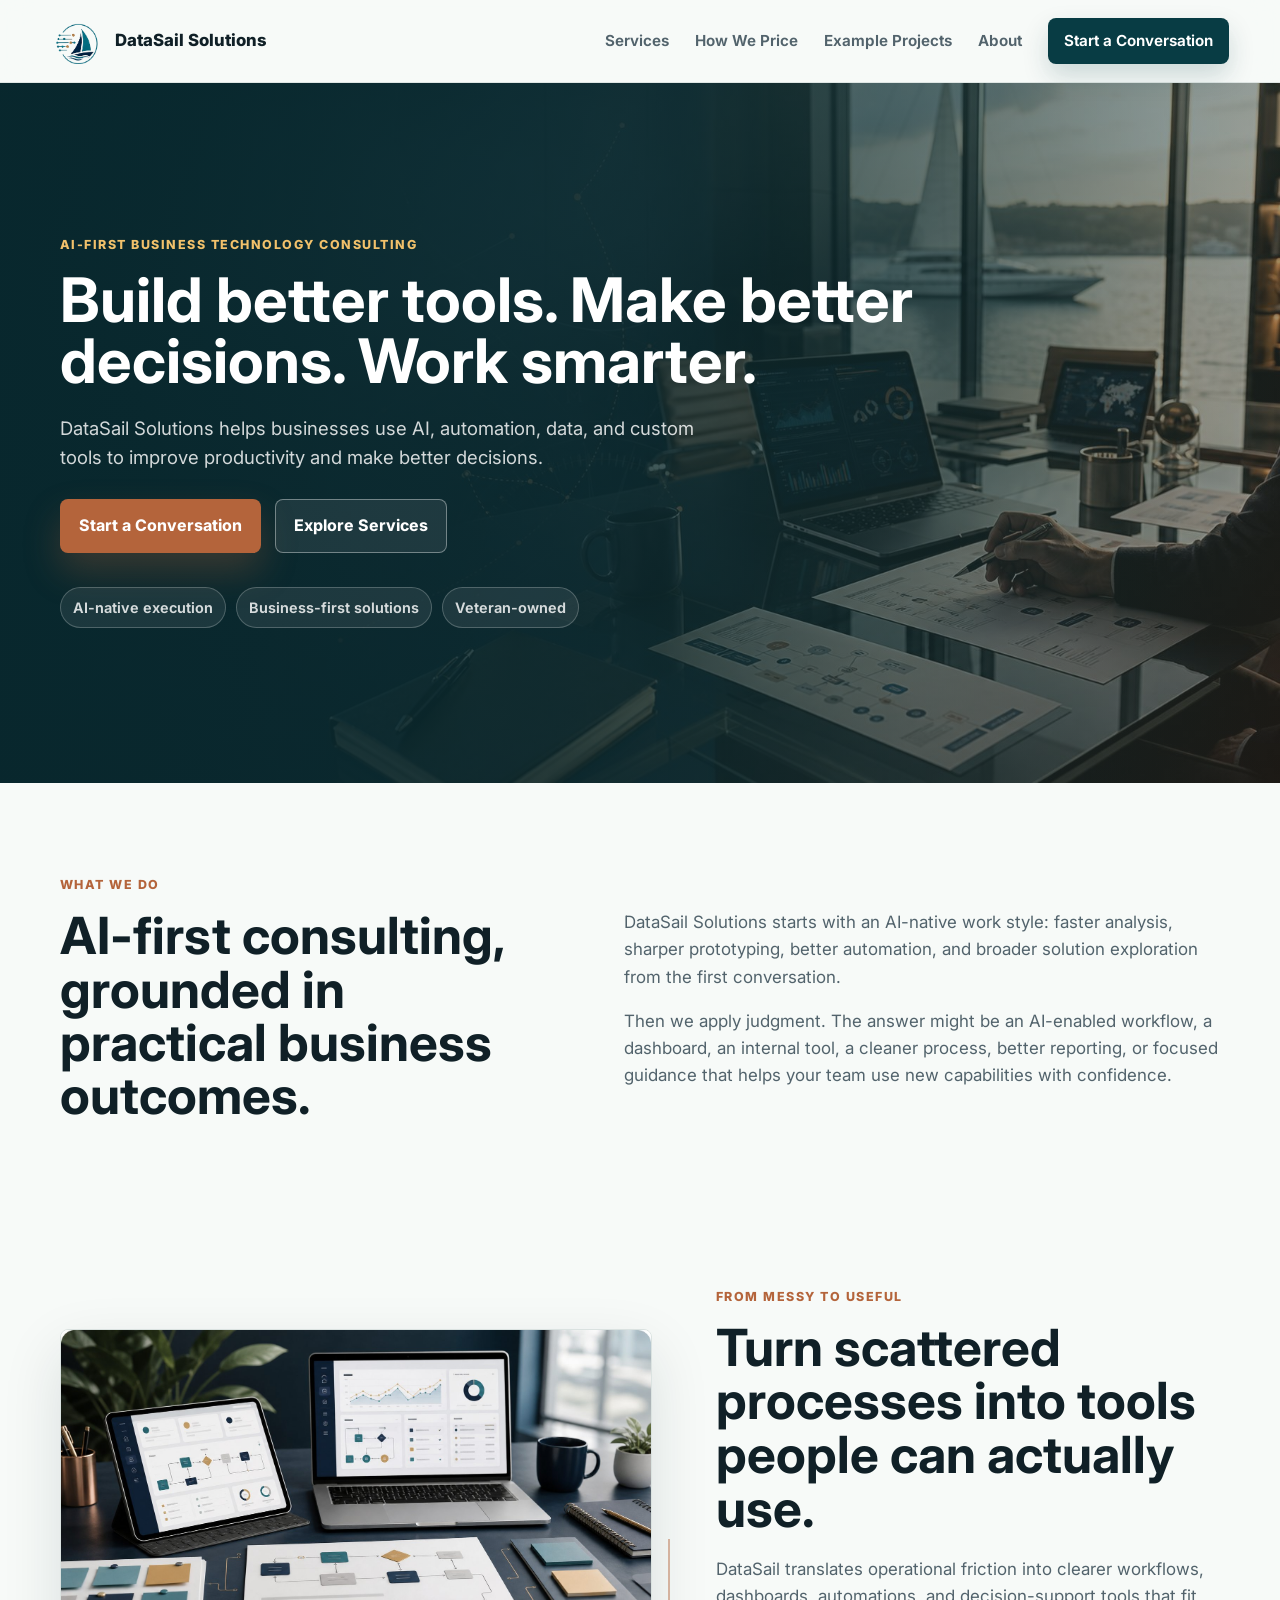
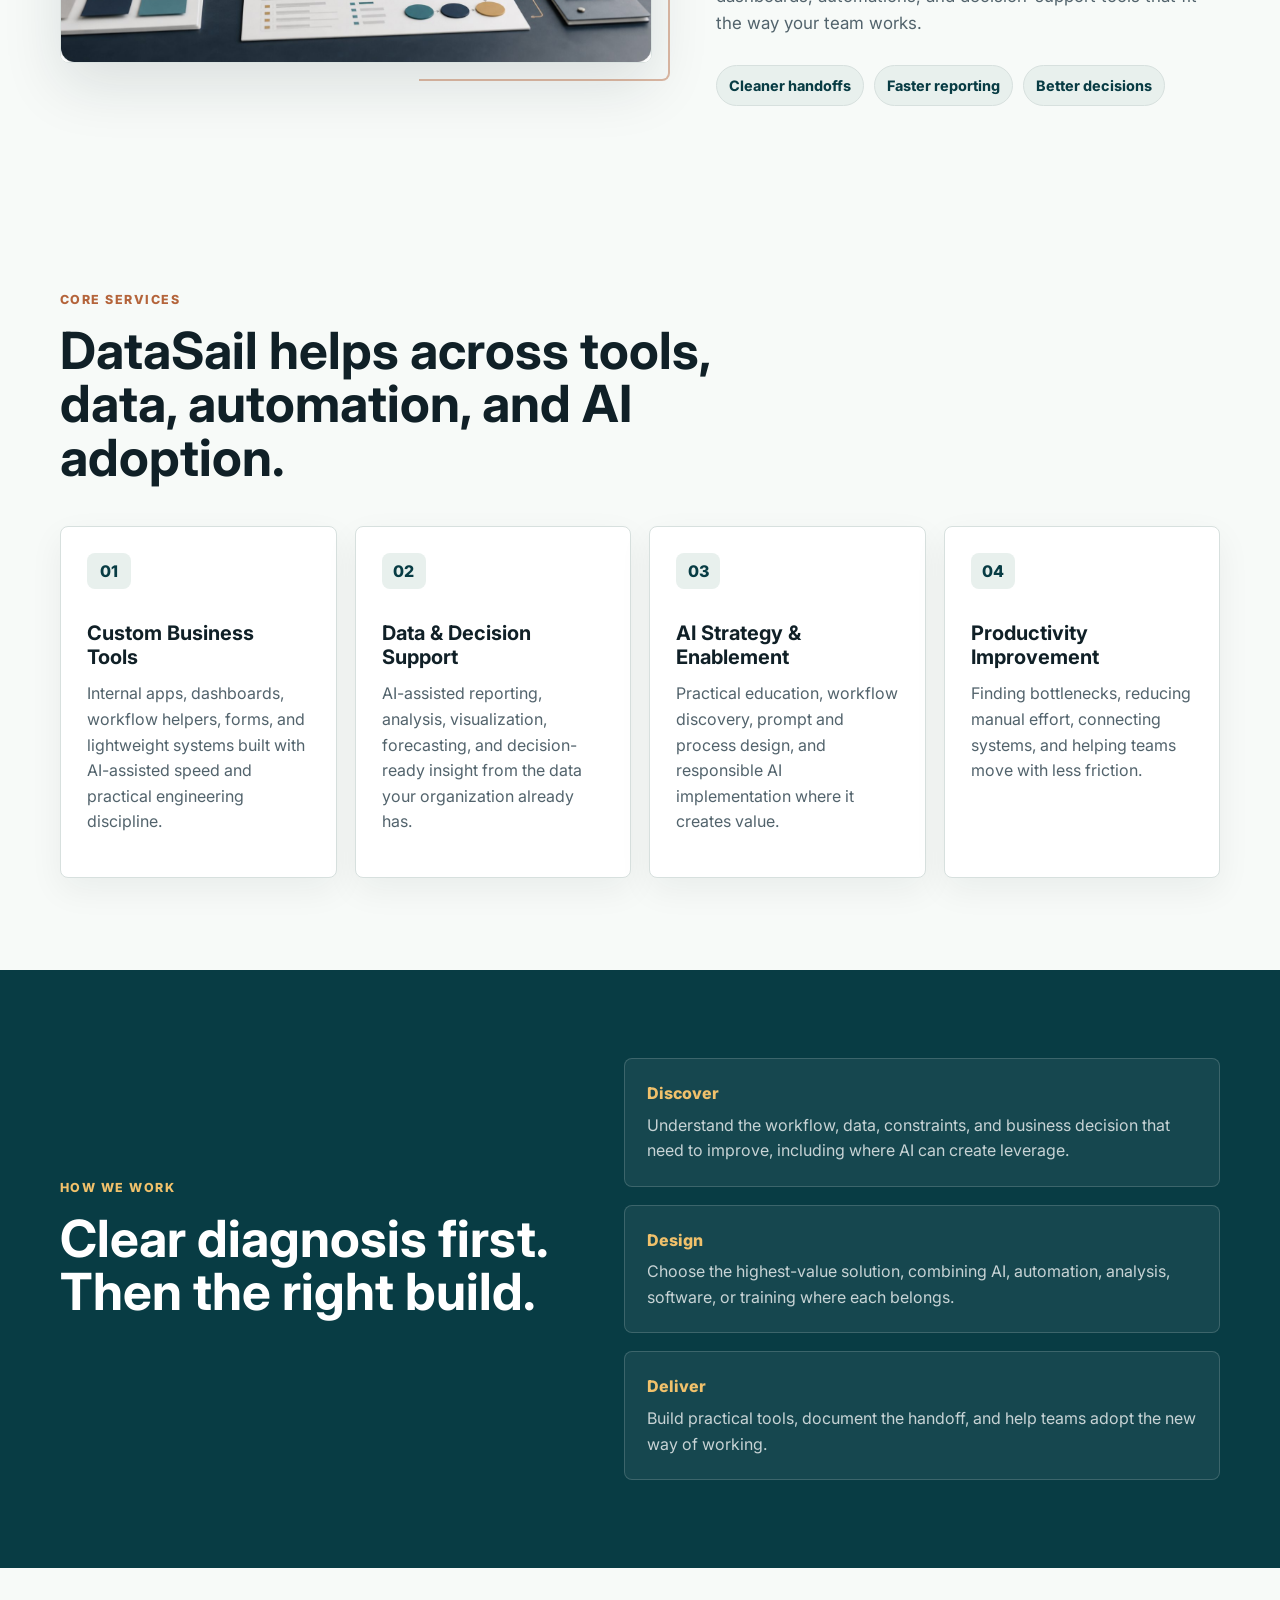
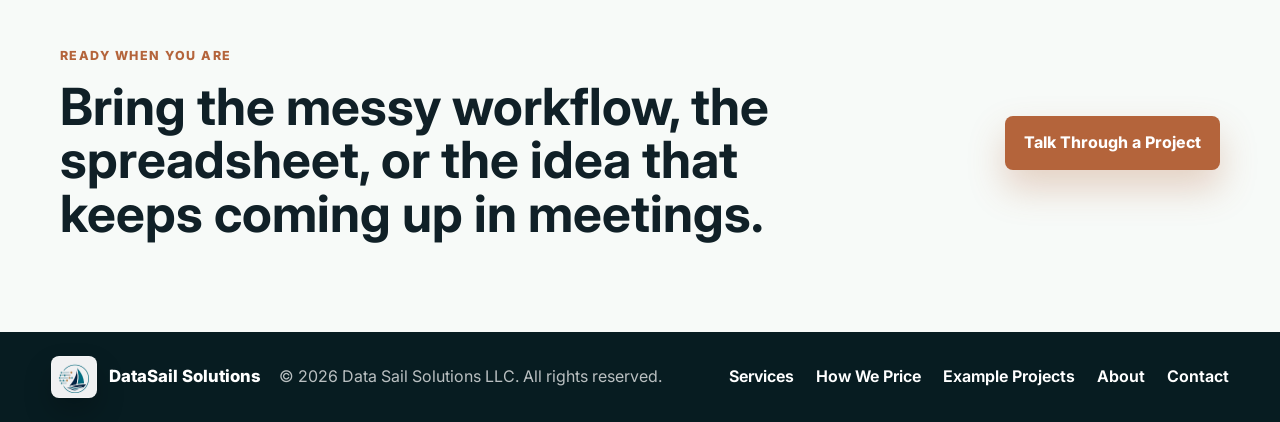
==== commit 9d54887c: "Add legal entity to footer" ====
--- a/index.html
+++ b/index.html
@@ -148,7 +148,7 @@
         <span class="footer-mark-chip"><img class="brand-mark-img" src="assets/datasail-mark-option-5.png" alt=""></span>
         <span class="brand-name">DataSail Solutions</span>
       </a>
-      <p>AI-first consulting for practical business tools, data, automation, and decision support.</p>
+      <p>&copy; 2026 Data Sail Solutions LLC. All rights reserved.</p>
     </div>
     <div class="footer-links">
       <a href="services.html">Services</a>
--- a/css/styles.css
+++ b/css/styles.css
@@ -2113,6 +2113,25 @@
   justify-content: space-between;
   gap: 12px;
   padding: 24px 24px 0;
+}
+
+.project-card-title {
+  margin: 0;
+  min-width: 0;
+  color: var(--ink);
+  font-size: 1.42rem;
+  font-weight: 850;
+  letter-spacing: 0;
+  line-height: 1.16;
+}
+
+.project-card-live .project-card-title {
+  color: var(--white);
+  text-shadow: 0 8px 20px rgba(0, 0, 0, 0.24);
+}
+
+.project-card-quiet .project-card-title {
+  color: var(--ink);
 }
 
 .project-card-number,
@@ -2163,7 +2182,7 @@
 .project-card-visual {
   position: relative;
   min-height: 104px;
-  margin: 22px 24px 24px;
+  margin: 18px 24px 24px;
   padding: 18px;
   background: rgba(255, 255, 255, 0.1);
   border: 1px solid rgba(255, 255, 255, 0.18);
@@ -2269,15 +2288,8 @@
   object-position: center;
 }
 
-.project-card h3,
 .project-card p:not(.project-card-status) {
   padding-inline: 24px;
-}
-
-.project-card h3 {
-  margin-bottom: 12px;
-  font-size: 1.34rem;
-  line-height: 1.2;
 }
 
 .project-card p:not(.project-card-status) {
@@ -3862,6 +3874,11 @@
     line-height: 1.15;
   }
 
+  .project-card-title {
+    font-size: 1.28rem;
+    line-height: 1.16;
+  }
+
   .project-card-visual {
     min-height: 88px;
     margin: 20px 22px 22px;
@@ -3876,13 +3893,8 @@
     min-height: 52px;
   }
 
-  .project-card h3,
   .project-card p:not(.project-card-status) {
     padding-inline: 22px;
-  }
-
-  .project-card h3 {
-    font-size: 1.42rem;
   }
 
   .project-card-action {
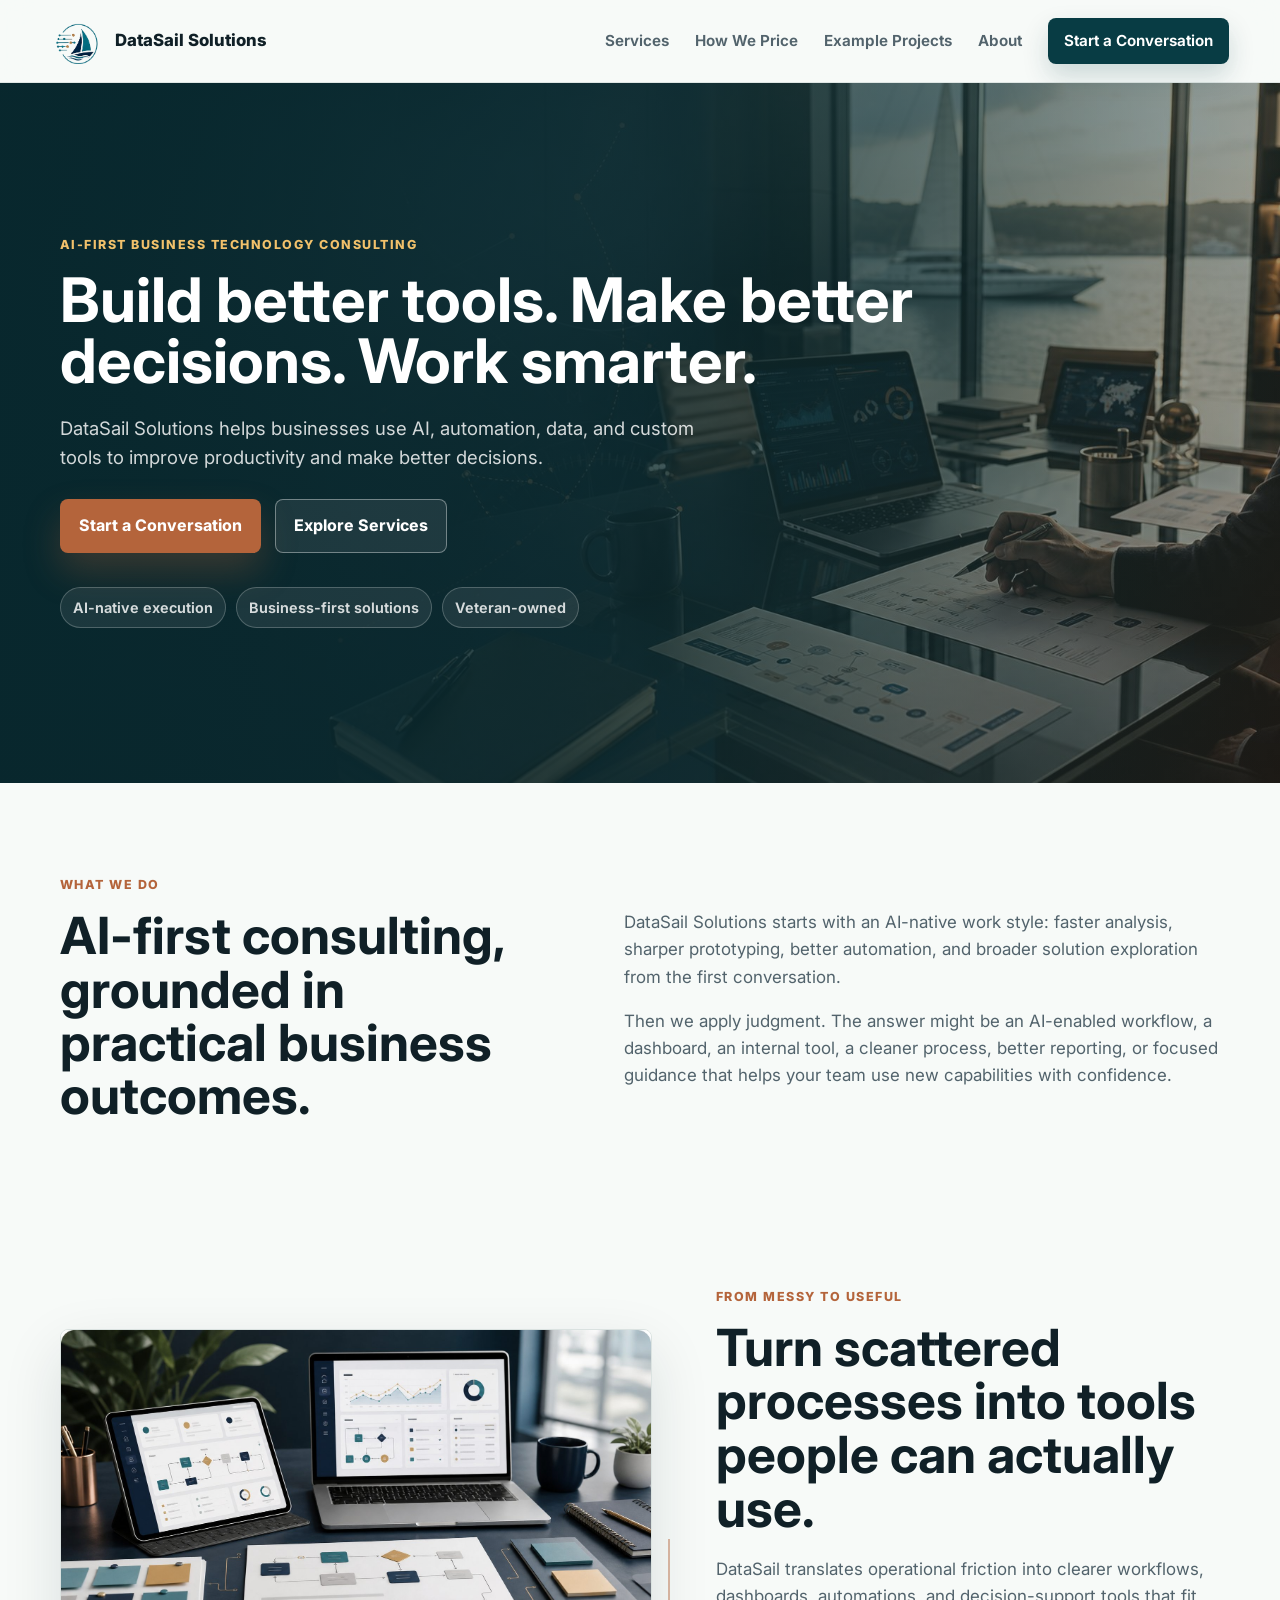
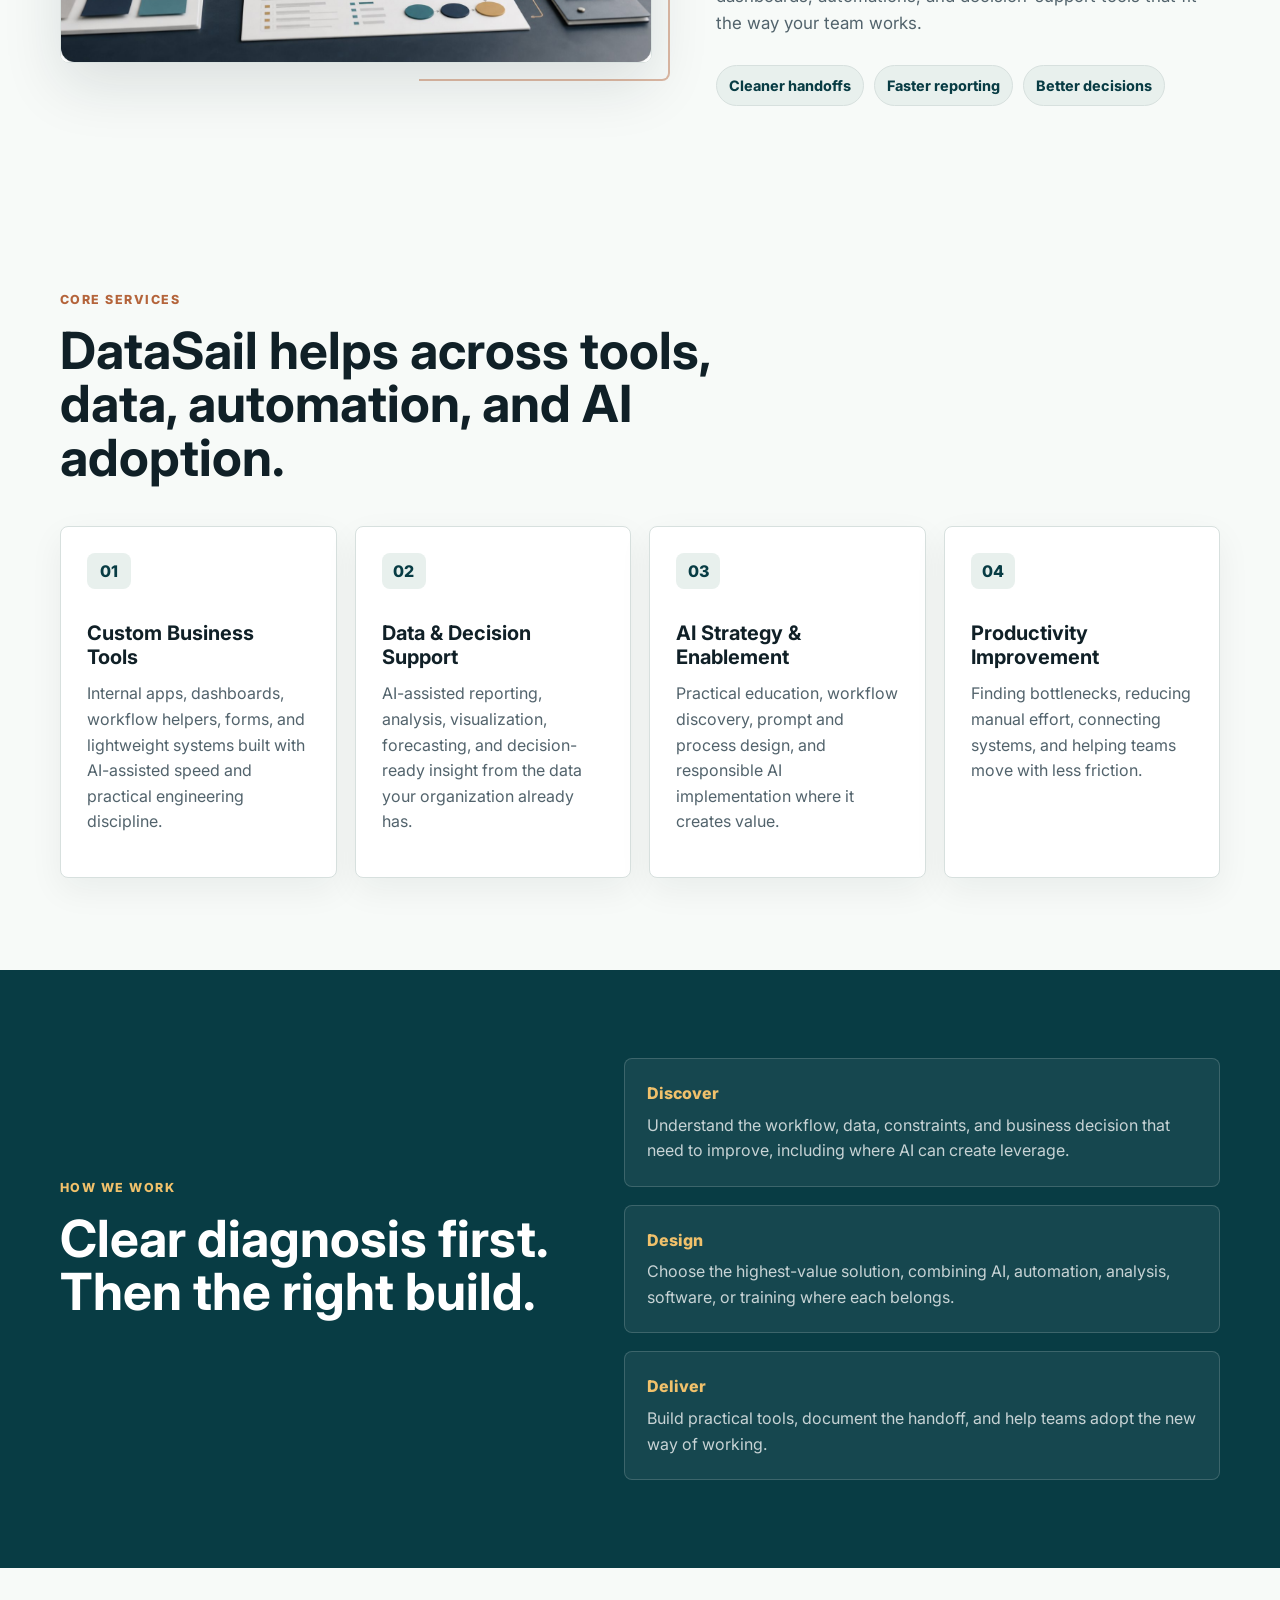
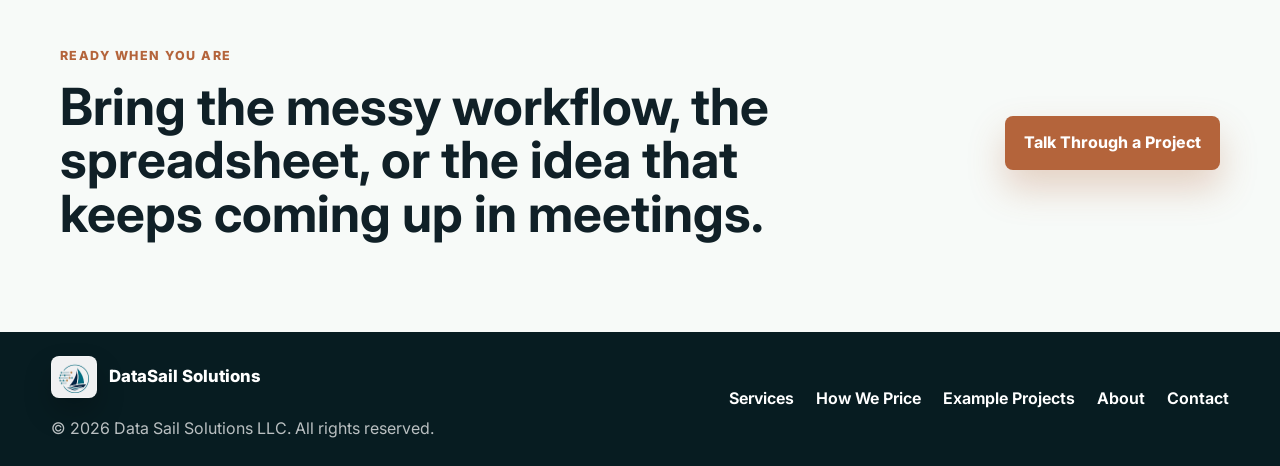
==== commit 792a180e: "Strengthen footer wrapping on mobile" ====
--- a/index.html
+++ b/index.html
@@ -10,7 +10,7 @@
   <link href="https://fonts.googleapis.com/css2?family=Inter:wght@400;500;600;700;800&display=swap" rel="stylesheet">
   <link rel="icon" type="image/png" sizes="32x32" href="assets/favicon-32.png">
   <link rel="apple-touch-icon" href="assets/apple-touch-icon.png">
-  <link rel="stylesheet" href="css/styles.css?v=20260608-ai-first">
+  <link rel="stylesheet" href="css/styles.css?v=20260616-footer-overlap-fix">
 </head>
 <body>
   <header class="site-header">
--- a/css/styles.css
+++ b/css/styles.css
@@ -3349,6 +3349,7 @@
   display: flex;
   align-items: center;
   justify-content: space-between;
+  flex-wrap: wrap;
   gap: 28px;
   padding: 24px clamp(20px, 4vw, 56px);
   color: rgba(255, 255, 255, 0.72);
@@ -3358,6 +3359,8 @@
 .site-footer > div:first-child {
   display: flex;
   align-items: center;
+  flex: 1 1 420px;
+  flex-wrap: wrap;
   min-width: 0;
   gap: 18px;
 }
@@ -3388,6 +3391,7 @@
 }
 
 .site-footer p {
+  flex: 1 1 260px;
   max-width: none;
   margin: 0;
   white-space: nowrap;
@@ -3397,11 +3401,39 @@
   display: flex;
   align-items: center;
   justify-content: flex-end;
-  flex-wrap: nowrap;
+  flex: 1 1 360px;
+  flex-wrap: wrap;
   gap: 22px;
   color: var(--white);
   font-weight: 650;
-  white-space: nowrap;
+  white-space: normal;
+}
+
+@media (max-width: 1200px) {
+  .site-footer {
+    align-items: flex-start;
+    flex-direction: column;
+    gap: 20px;
+  }
+
+  .site-footer > div:first-child {
+    align-items: flex-start;
+    flex-direction: column;
+    flex-basis: auto;
+    gap: 10px;
+    width: 100%;
+  }
+
+  .site-footer p {
+    max-width: 100%;
+    white-space: normal;
+  }
+
+  .footer-links {
+    flex-basis: auto;
+    justify-content: flex-start;
+    width: 100%;
+  }
 }
 
 @media (max-width: 980px) {
@@ -3682,10 +3714,18 @@
   .site-footer {
     align-items: flex-start;
     flex-direction: column;
-    gap: 18px;
+    gap: 20px;
+  }
+
+  .site-footer > div:first-child {
+    align-items: flex-start;
+    flex-direction: column;
+    gap: 10px;
+    width: 100%;
   }
 
   .site-footer p {
+    max-width: 100%;
     white-space: normal;
   }
 
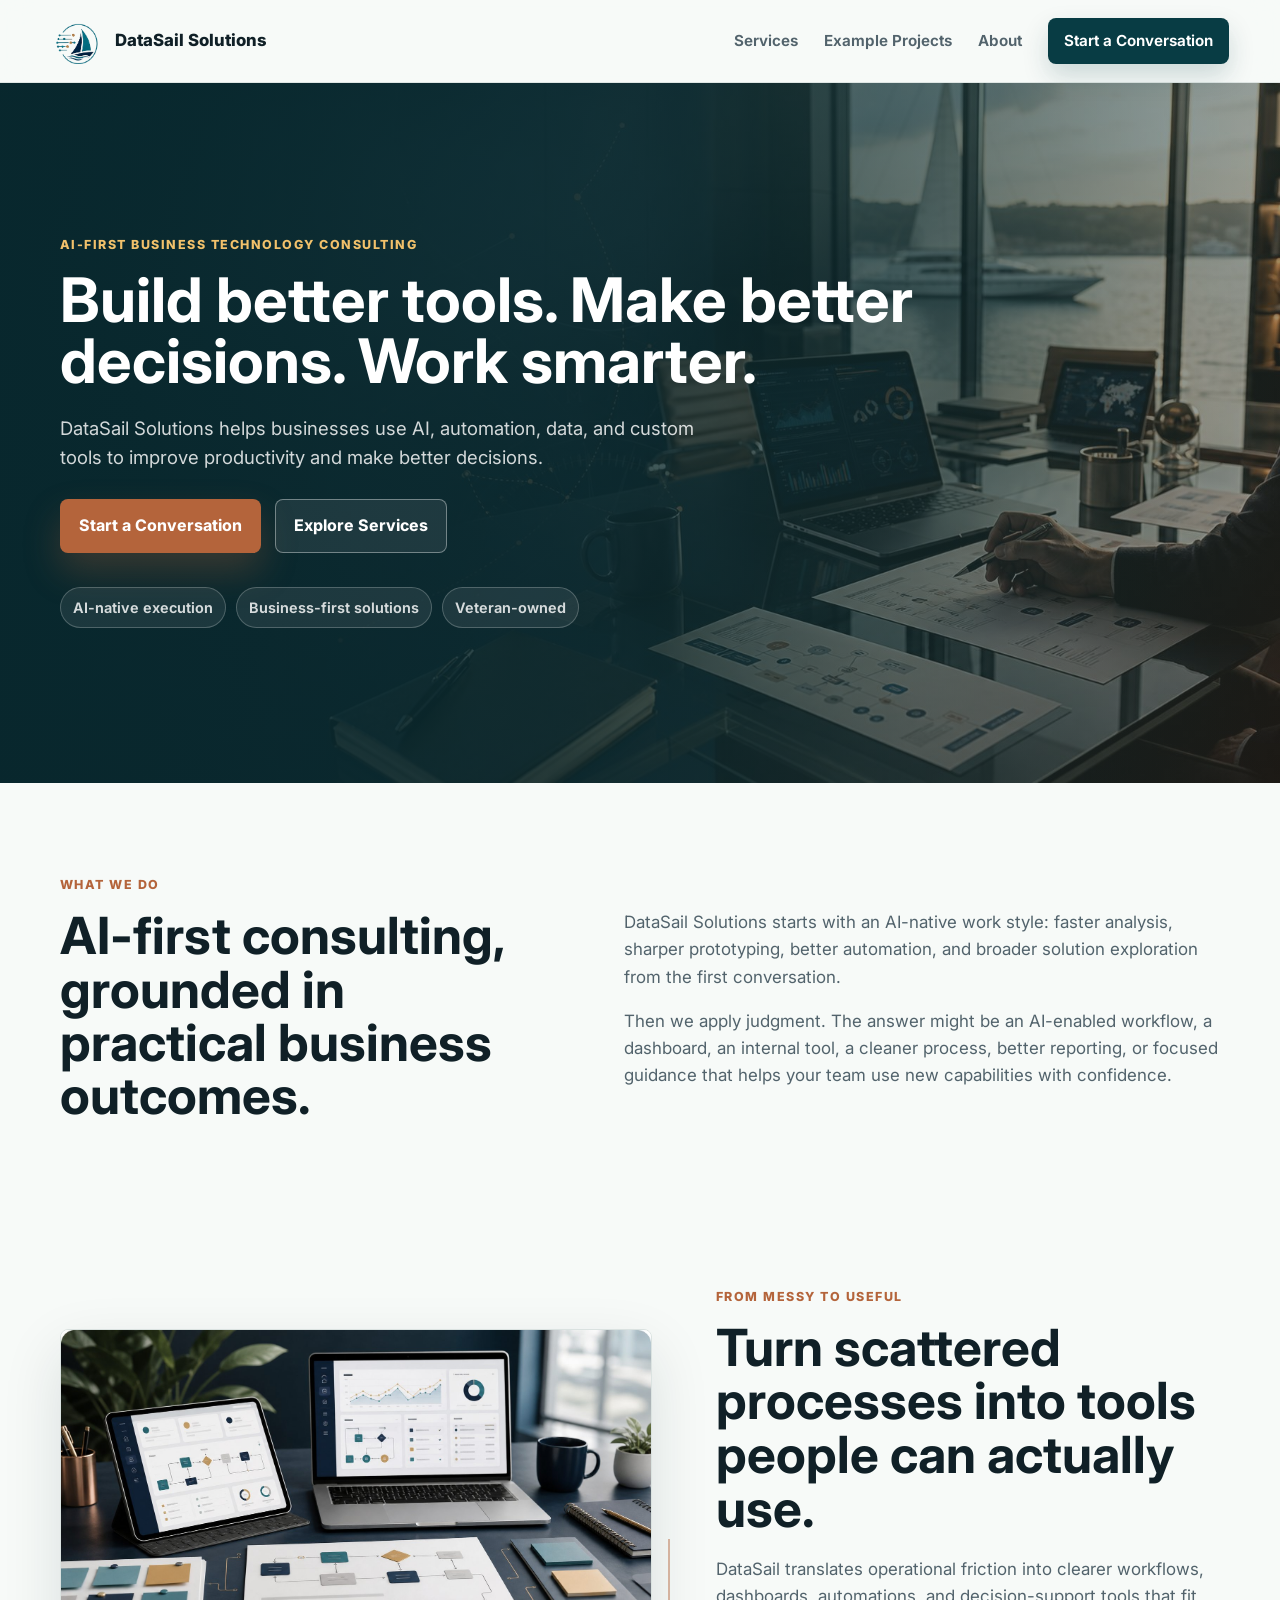
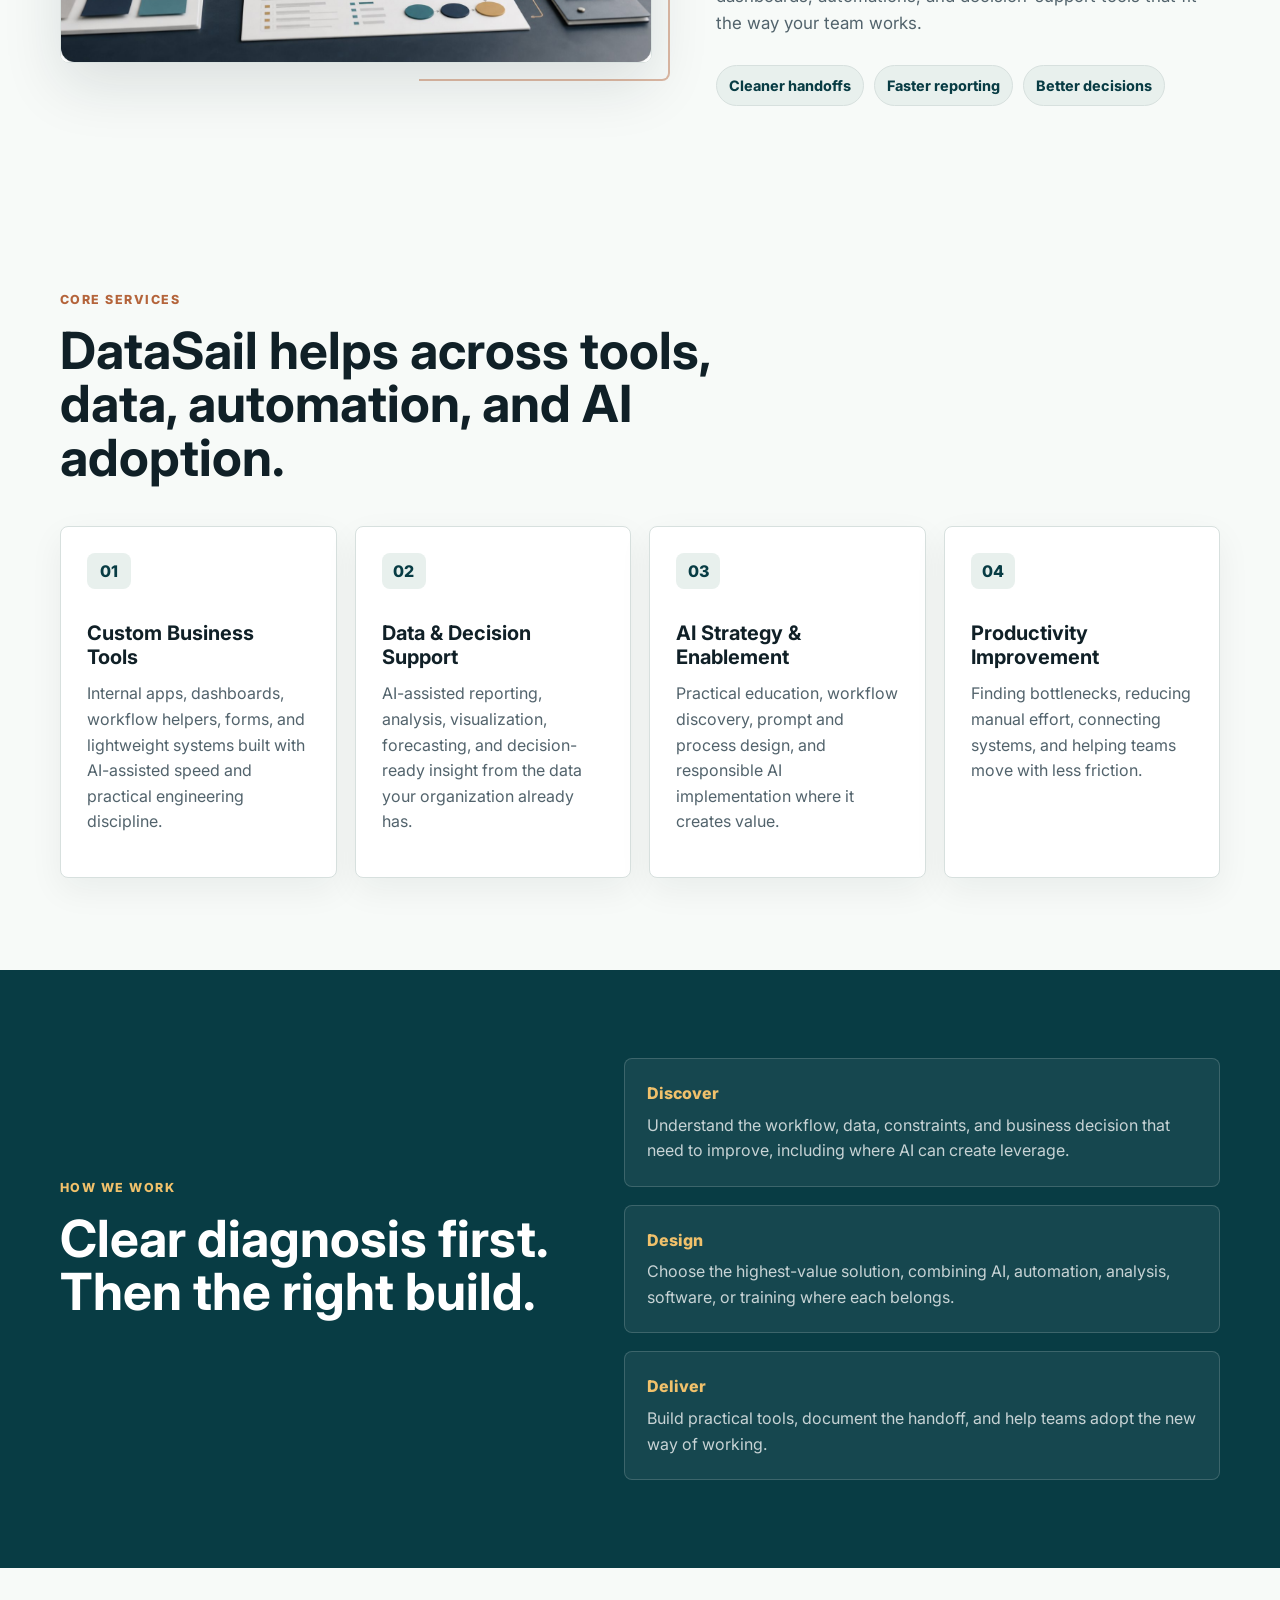
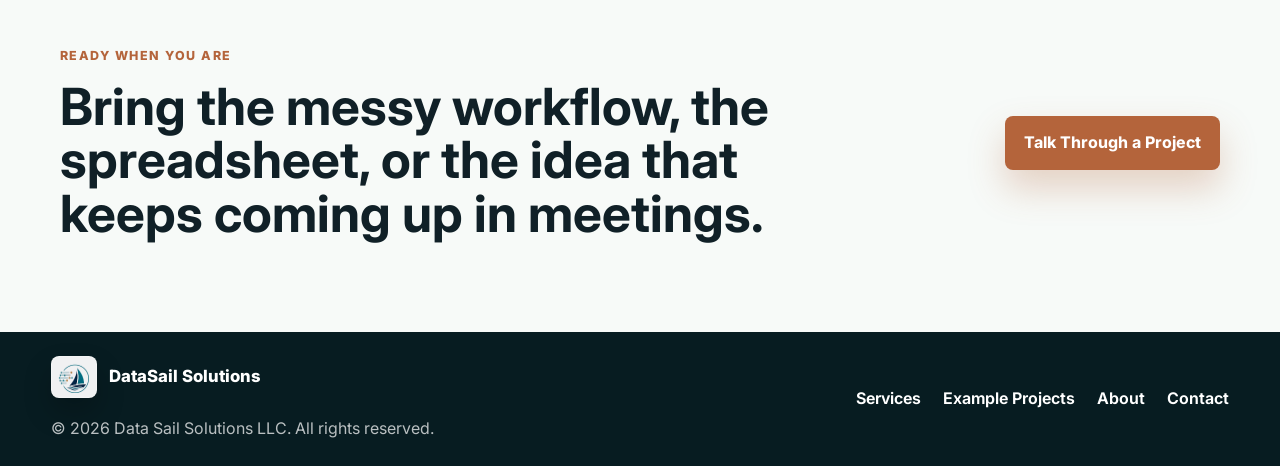
==== commit de3bd611: "Move pricing link to about page" ====
--- a/index.html
+++ b/index.html
@@ -10,7 +10,7 @@
   <link href="https://fonts.googleapis.com/css2?family=Inter:wght@400;500;600;700;800&display=swap" rel="stylesheet">
   <link rel="icon" type="image/png" sizes="32x32" href="assets/favicon-32.png">
   <link rel="apple-touch-icon" href="assets/apple-touch-icon.png">
-  <link rel="stylesheet" href="css/styles.css?v=20260616-footer-overlap-fix">
+  <link rel="stylesheet" href="css/styles.css?v=20260616-about-pricing-link">
 </head>
 <body>
   <header class="site-header">
@@ -26,7 +26,6 @@
     </button>
     <nav class="site-nav" id="site-nav">
       <a href="services.html">Services</a>
-      <a href="pricing.html">How We Price</a>
       <a href="projects.html">Example Projects</a>
       <a href="about.html">About</a>
       <a class="nav-cta" href="contact.html">Start a Conversation</a>
@@ -152,7 +151,6 @@
     </div>
     <div class="footer-links">
       <a href="services.html">Services</a>
-      <a href="pricing.html">How We Price</a>
       <a href="projects.html">Example Projects</a>
       <a href="about.html">About</a>
       <a href="contact.html">Contact</a>
--- a/css/styles.css
+++ b/css/styles.css
@@ -1879,6 +1879,29 @@
 
 .about-founder-band .prose {
   color: rgba(255, 255, 255, 0.78);
+}
+
+.about-pricing-link {
+  display: flex;
+  align-items: center;
+  justify-content: space-between;
+  gap: 28px;
+  padding: clamp(28px, 4vw, 42px);
+  background: var(--white);
+  border: 1px solid var(--line);
+  border-radius: 8px;
+  box-shadow: 0 18px 48px rgba(16, 32, 39, 0.08);
+}
+
+.about-pricing-link h2 {
+  max-width: 760px;
+  margin-bottom: 12px;
+  font-size: clamp(1.7rem, 2.5vw, 2.5rem);
+}
+
+.about-pricing-link p:not(.section-kicker) {
+  max-width: 760px;
+  color: var(--muted);
 }
 
 .construction-panel {
@@ -3413,24 +3436,25 @@
   .site-footer {
     align-items: flex-start;
     flex-direction: column;
-    gap: 20px;
+    gap: 14px;
   }
 
   .site-footer > div:first-child {
     align-items: flex-start;
     flex-direction: column;
-    flex-basis: auto;
+    flex: 0 0 auto;
     gap: 10px;
     width: 100%;
   }
 
   .site-footer p {
+    flex: 0 0 auto;
     max-width: 100%;
     white-space: normal;
   }
 
   .footer-links {
-    flex-basis: auto;
+    flex: 0 0 auto;
     justify-content: flex-start;
     width: 100%;
   }
@@ -3526,6 +3550,7 @@
   .contact-hero,
   .about-hero,
   .about-founder-band,
+  .about-pricing-link,
   .case-hero,
   .case-brief,
   .case-summary-grid,
@@ -3629,6 +3654,11 @@
     margin: 18px 0 18px;
   }
 
+  .about-pricing-link {
+    align-items: flex-start;
+    padding: 28px 24px;
+  }
+
   .about-hero-photo {
     order: -1;
     display: grid;
@@ -3714,22 +3744,25 @@
   .site-footer {
     align-items: flex-start;
     flex-direction: column;
-    gap: 20px;
+    gap: 14px;
   }
 
   .site-footer > div:first-child {
     align-items: flex-start;
     flex-direction: column;
+    flex: 0 0 auto;
     gap: 10px;
     width: 100%;
   }
 
   .site-footer p {
+    flex: 0 0 auto;
     max-width: 100%;
     white-space: normal;
   }
 
   .footer-links {
+    flex: 0 0 auto;
     flex-wrap: wrap;
     justify-content: flex-start;
   }
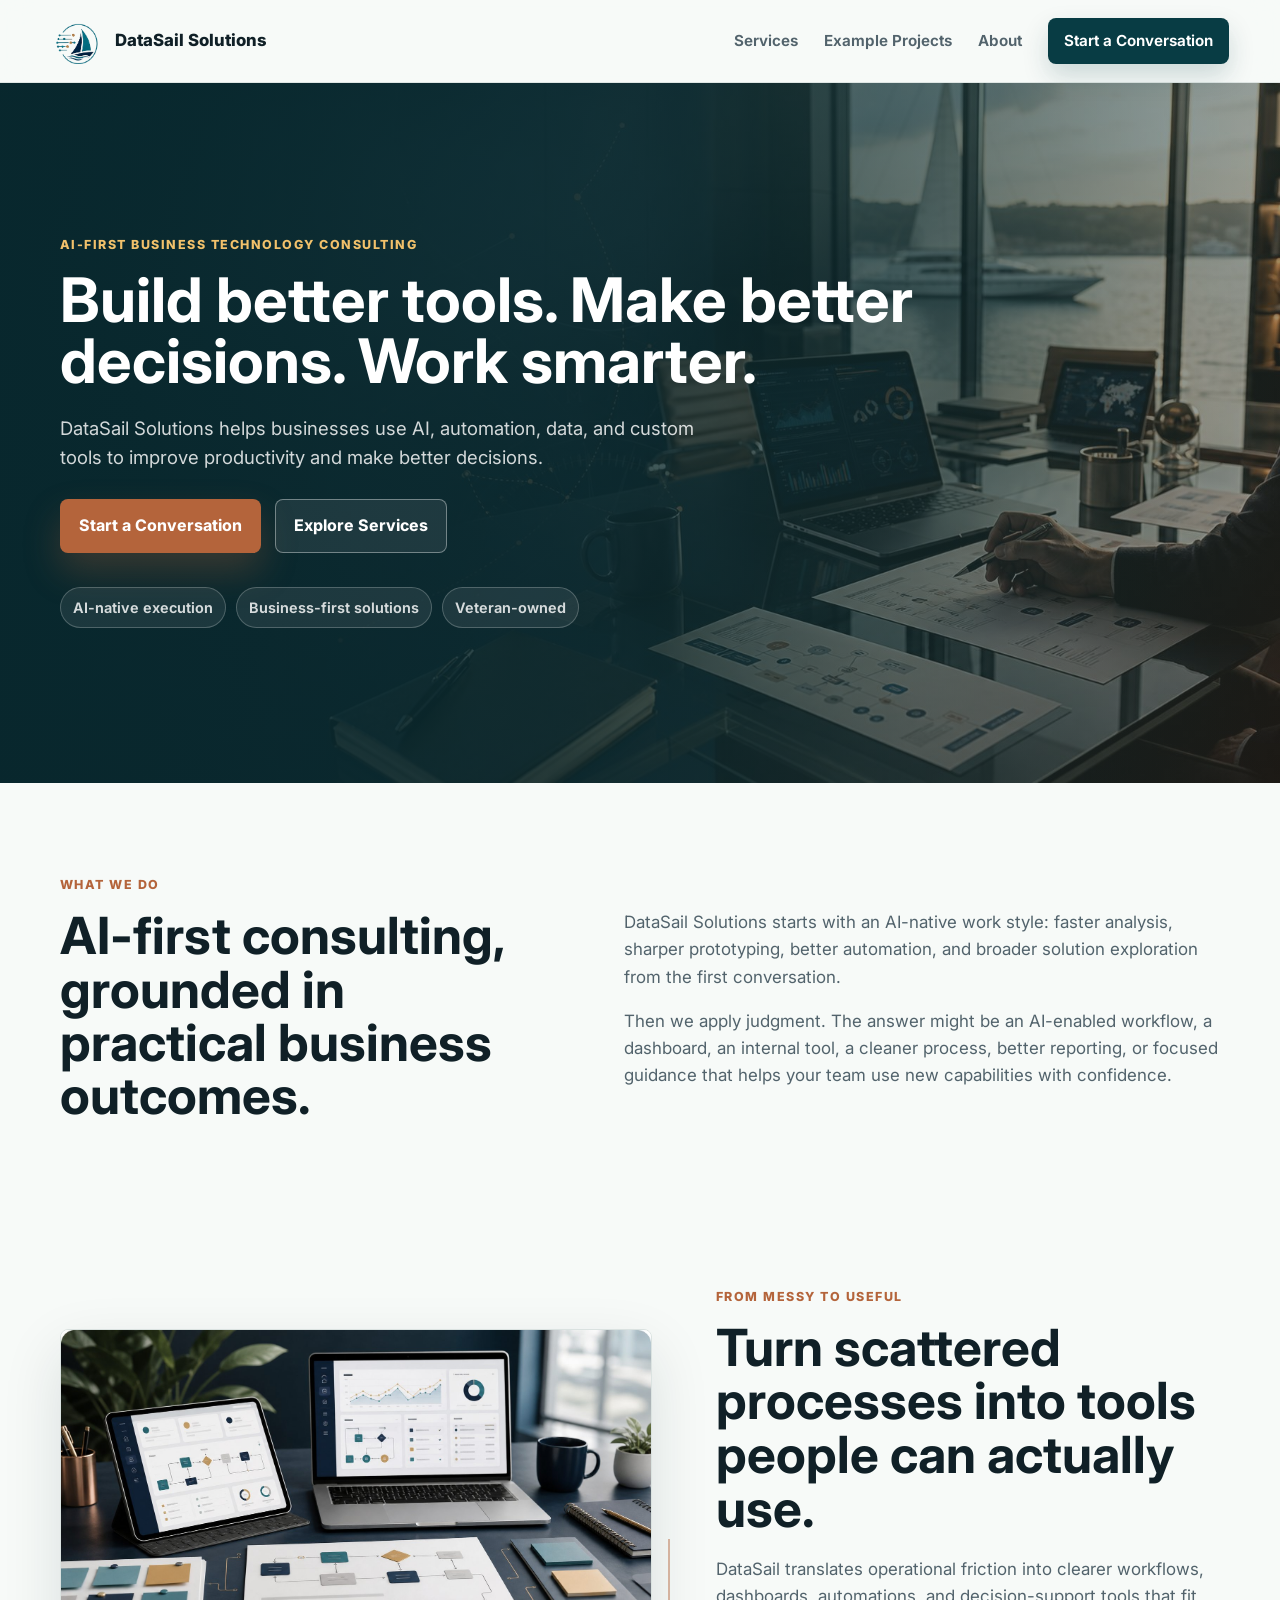
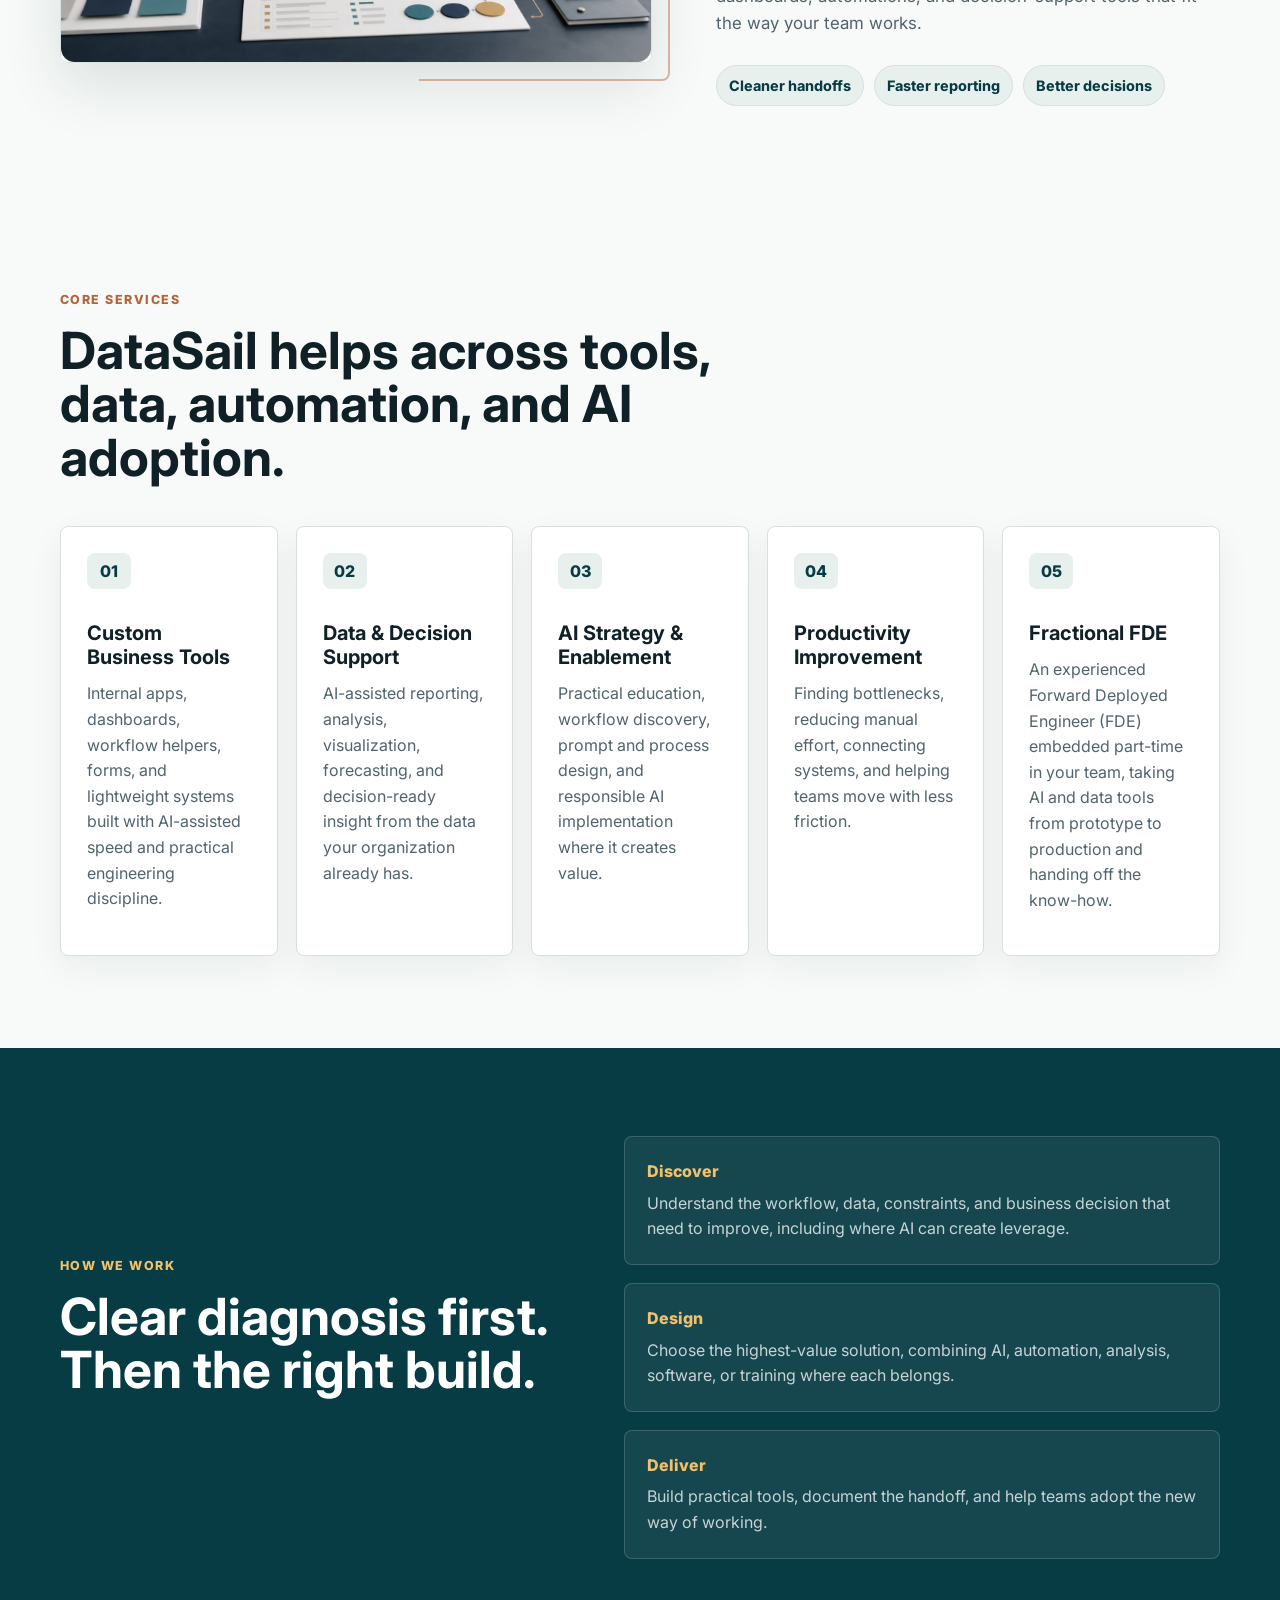
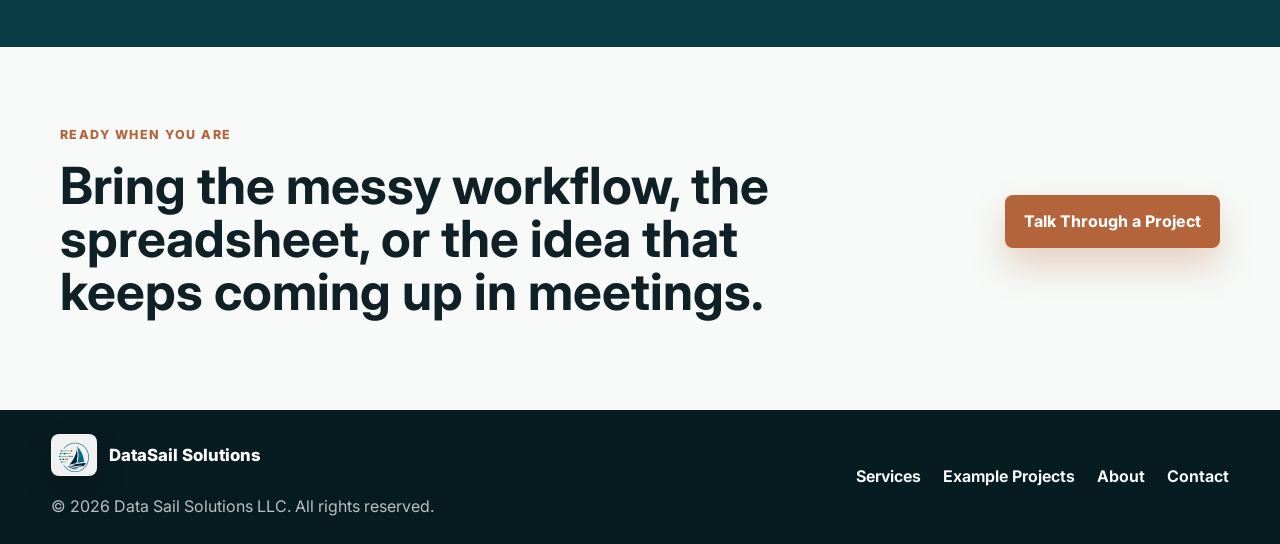
==== commit 5e0efa36: "middleman: Project: the DataSail Solutions consulting website source — the EXISTING Job ec8bd53d-cee" ====
--- a/index.html
+++ b/index.html
@@ -106,6 +106,11 @@
           <h3>Productivity Improvement</h3>
           <p>Finding bottlenecks, reducing manual effort, connecting systems, and helping teams move with less friction.</p>
         </article>
+        <article class="service-card">
+          <div class="card-icon">05</div>
+          <h3>Fractional FDE</h3>
+          <p>An experienced Forward Deployed Engineer (FDE) embedded part-time in your team, taking AI and data tools from prototype to production and handing off the know-how.</p>
+        </article>
       </div>
     </section>
 
--- a/css/styles.css
+++ b/css/styles.css
@@ -488,7 +488,7 @@
 
 .card-grid {
   display: grid;
-  grid-template-columns: repeat(4, minmax(0, 1fr));
+  grid-template-columns: repeat(5, minmax(0, 1fr));
   gap: 18px;
 }
 
@@ -1902,6 +1902,14 @@
 .about-pricing-link p:not(.section-kicker) {
   max-width: 760px;
   color: var(--muted);
+}
+
+.about-pricing-link .button {
+  flex: 0 0 auto;
+  color: var(--white);
+  background: var(--teal-dark);
+  border-color: var(--teal-dark);
+  box-shadow: 0 16px 34px rgba(8, 60, 68, 0.18);
 }
 
 .construction-panel {
@@ -3457,6 +3465,12 @@
     flex: 0 0 auto;
     justify-content: flex-start;
     width: 100%;
+  }
+}
+
+@media (max-width: 1100px) {
+  .card-grid {
+    grid-template-columns: repeat(3, minmax(0, 1fr));
   }
 }
 
